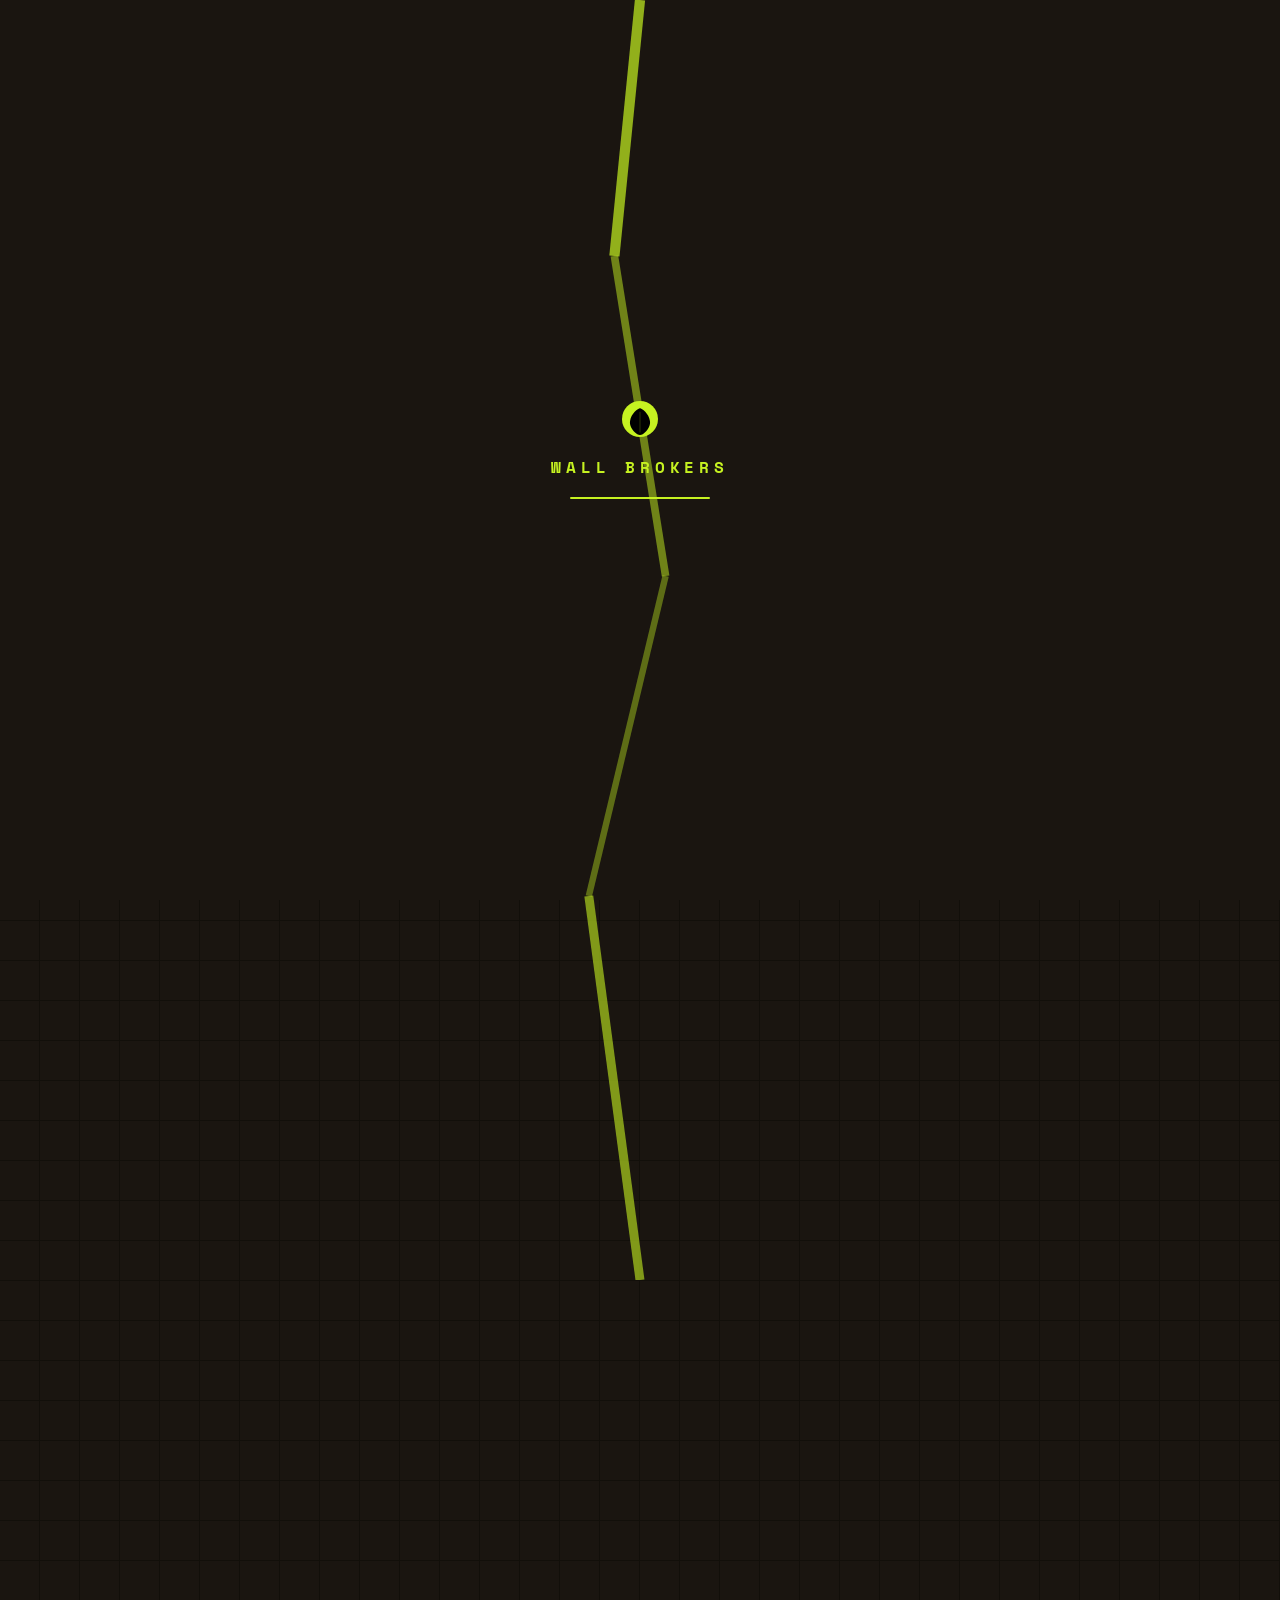
==== index.html @ b5e85ec0 "Fix countdown - use UTC+6 date for target" ====
<!DOCTYPE html>
<html lang="en">
<head>
  <meta charset="UTF-8">
  <meta name="viewport" content="width=device-width, initial-scale=1.0, maximum-scale=1.0, user-scalable=no">
  <title>Wall Brokers | NFT Collection</title>
  <meta name="description" content="Wall Brokers - 999 unique pixel-art characters on Robinhood Chain.">
  <link rel="stylesheet" href="css/styles.css">
  <link rel="icon" type="image/svg+xml" href="data:image/svg+xml,<svg xmlns='http://www.w3.org/2000/svg' viewBox='0 0 100 100'><text y='.9em' font-size='90'>🧱</text></svg>">
</head>
<body>

  <!-- LOADING -->
  <div id="loader">
    <div class="loader-wall-left"></div>
    <div class="loader-wall-right"></div>
    <div class="loader-lightning"></div>
    <svg class="loader-cracks" viewBox="0 0 100 100" preserveAspectRatio="none">
      <line x1="50" y1="0" x2="48" y2="20" stroke="#C6F221" stroke-width="0.8" opacity="0.7"/>
      <line x1="48" y1="20" x2="52" y2="45" stroke="#C6F221" stroke-width="0.6" opacity="0.5"/>
      <line x1="52" y1="45" x2="46" y2="70" stroke="#C6F221" stroke-width="0.5" opacity="0.4"/>
      <line x1="46" y1="70" x2="50" y2="100" stroke="#C6F221" stroke-width="0.7" opacity="0.6"/>
    </svg>
    <div class="loader-content">
      <!-- Robinhood feather: black on lime circle -->
      <svg class="loader-feather" viewBox="0 0 40 40" fill="none" xmlns="http://www.w3.org/2000/svg">
        <circle cx="20" cy="20" r="20" fill="#C6F221"/>
        <path d="M20 8 C22 8, 30 14, 31 22 C32 27, 29 33, 23 37 C21 38, 19 38, 17 37 C11 33, 8 27, 9 22 C10 14, 18 8, 20 8Z" fill="#000"/>
        <line x1="20" y1="12" x2="20" y2="35" stroke="#C6F221" stroke-width="0.8" opacity="0.3"/>
      </svg>
      <div class="loader-title">Wall Brokers</div>
      <div class="loader-bar-track"><div class="loader-bar-fill"></div></div>
    </div>
  </div>

  <!-- MAIN -->
  <div id="main-site">

    <!-- NAV -->
    <nav class="nav">
      <div class="nav-brand">
        <img src="images/logo.png" alt="WB" class="nav-logo">
        <span class="nav-name">Wall Brokers</span>
      </div>
      <a href="https://x.com/Wall_Brokers" target="_blank" rel="noopener" class="nav-x">
        <svg viewBox="0 0 24 24" fill="currentColor"><path d="M18.244 2.25h3.308l-7.227 8.26 8.502 11.24H16.17l-5.214-6.817L4.99 21.75H1.68l7.73-8.835L1.254 2.25H8.08l4.713 6.231zm-1.161 17.52h1.833L7.084 4.126H5.117z"/></svg>
        @Wall_Brokers
      </a>
    </nav>

    <!-- HERO -->
    <section class="hero">
      <img src="images/profile.png" alt="Wall Brokers" class="hero-logo">

      <h1 class="hero-title">Wall Brokers</h1>
      <p class="hero-sub">999 Unique Pixel-Art Brokers</p>

      <div class="hero-badge">
        <svg class="hero-badge-icon" viewBox="0 0 40 40" fill="none">
          <path d="M20 8 C22 8, 30 14, 31 22 C32 27, 29 33, 23 37 C21 38, 19 38, 17 37 C11 33, 8 27, 9 22 C10 14, 18 8, 20 8Z" fill="currentColor"/>
        </svg>
        Built on Robinhood Chain
      </div>
    </section>

    <!-- INFO -->
    <div class="info-band">
      <div class="info-inner">
        <div class="info-item"><div class="info-label">Supply</div><div class="info-val lime">999</div></div>
        <div class="info-item"><div class="info-label">Mint Date</div><div class="info-val lime">September 7</div></div>
        <div class="info-item"><div class="info-label">Chain</div><div class="info-val lime">Robinhood</div></div>
      </div>
    </div>

    <!-- BUTTONS -->
    <div class="actions">
      <a href="https://x.com/Wall_Brokers" target="_blank" rel="noopener" class="btn btn-primary">
        <svg width="13" height="13" viewBox="0 0 24 24" fill="currentColor"><path d="M18.244 2.25h3.308l-7.227 8.26 8.502 11.24H16.17l-5.214-6.817L4.99 21.75H1.68l7.73-8.835L1.254 2.25H8.08l4.713 6.231zm-1.161 17.52h1.833L7.084 4.126H5.117z"/></svg>
        Twitter
      </a>
      <div style="position:relative;display:inline-flex;align-items:center;gap:8px">
        <a href="https://opensea.io/collection/wall-brokers" target="_blank" rel="noopener" class="btn btn-primary">
          <svg width="13" height="13" viewBox="0 0 24 24" fill="none" stroke="currentColor" stroke-width="2.5"><circle cx="12" cy="12" r="10"/><line x1="12" y1="8" x2="12" y2="16"/><line x1="8" y1="12" x2="16" y2="12"/></svg>
          Mint on OpenSea
        </a>
        <div class="countdown-timer" id="countdown-timer">--:--:--</div>
      </div>
    </div>

    <div class="divider"><div class="divider-line"></div></div>

    <!-- NFT SHOWCASE -->
    <section class="showcase">
      <div class="showcase-tag">Collection</div>
      <h2 class="showcase-title">Meet the Brokers</h2>

      <div class="nft-viewer" id="nft-viewer" onclick="cycleNFT()">
        <div class="nft-frame">
          <img id="nft-display" src="images/nft/8.png" alt="Wall Broker">
          <!-- Tap hand icon - always visible, pulsing -->
          <div class="nft-tap-icon" id="nft-tap">
            <svg viewBox="0 0 80 100" xmlns="http://www.w3.org/2000/svg">
              <g fill="rgba(0,0,0,0.85)">
                <!-- Index finger pointing up -->
                <rect x="30" y="0" width="10" height="42" rx="5"/>
                <!-- Middle finger -->
                <rect x="41" y="10" width="10" height="32" rx="5"/>
                <!-- Ring finger -->
                <rect x="52" y="16" width="10" height="26" rx="5"/>
                <!-- Pinky finger -->
                <rect x="63" y="22" width="10" height="20" rx="5"/>
                <!-- Palm -->
                <rect x="25" y="40" width="52" height="30" rx="6"/>
                <!-- Thumb -->
                <rect x="14" y="36" width="12" height="22" rx="6"/>
              </g>
            </svg>
            <div class="nft-tap-text">Click</div>
          </div>
        </div>
        <div class="nft-hint">Tap to see next broker</div>
      </div>
    </section>

    <div class="divider"><div class="divider-line"></div></div>

    <!-- ABOUT -->
    <section class="about">
      <div class="about-inner">
        <h3 class="about-title">What is Wall Brokers?</h3>
        <p class="about-text">
          Wall Brokers is more than a collection of 999 unique pixel-art characters.
          It's your access key to an exclusive ecosystem on the Robinhood Chain —
          priority entry to future projects, a tight-knit community of builders,
          and the door to what's next. Hold a Broker, hold the key.
        </p>
        <div class="about-stats">
          <div class="about-stat"><div class="about-stat-num">999</div><div class="about-stat-label">Supply</div></div>
        </div>
      </div>
    </section>

    <div class="divider"><div class="divider-line"></div></div>

    <!-- ROADMAP -->
    <section class="roadmap">
      <div class="roadmap-inner">
        <div class="roadmap-header">
          <div class="showcase-tag">Roadmap</div>
          <h2 class="roadmap-title">The Plan</h2>
        </div>
        <div class="roadmap-items">
          <div class="roadmap-item">
            <div class="roadmap-dot"></div>
            <div class="roadmap-content"><h4>Access — The Key</h4><p>Every Broker is your passport into the Wall Brokers ecosystem. Whitelist, early drops, priority lanes — holders get in first.</p></div>
          </div>
          <div class="roadmap-item">
            <div class="roadmap-dot"></div>
            <div class="roadmap-content"><h4>Community — The Wall</h4><p>A tight circle of builders, collectors, and believers. Exclusive spaces, direct input on the project's direction, and a seat at the table.</p></div>
          </div>
          <div class="roadmap-item">
            <div class="roadmap-dot"></div>
            <div class="roadmap-content"><h4>Expansion — What's Next</h4><p>New collections, cross-project partnerships, and real-world touchpoints. Wall Brokers opens doors that stay closed for everyone else.</p></div>
          </div>
        </div>
      </div>
    </section>

    <div class="divider"><div class="divider-line"></div></div>

    <!-- FOOTER -->
    <footer class="footer">
      <div class="footer-inner">
        <div class="footer-brand">
          <svg class="footer-feather" viewBox="0 0 40 40" fill="none">
            <path d="M20 8 C22 8, 30 14, 31 22 C32 27, 29 33, 23 37 C21 38, 19 38, 17 37 C11 33, 8 27, 9 22 C10 14, 18 8, 20 8Z" fill="#C6F221"/>
          </svg>
          <span class="footer-name">Wall Brokers</span>
        </div>
        <div class="footer-links">
          <a href="https://x.com/Wall_Brokers" target="_blank" rel="noopener" class="footer-link">
            <svg viewBox="0 0 24 24" fill="currentColor"><path d="M18.244 2.25h3.308l-7.227 8.26 8.502 11.24H16.17l-5.214-6.817L4.99 21.75H1.68l7.73-8.835L1.254 2.25H8.08l4.713 6.231zm-1.161 17.52h1.833L7.084 4.126H5.117z"/></svg>
            @Wall_Brokers
          </a>
          <div class="footer-chain">
            <svg viewBox="0 0 40 40" fill="none">
              <path d="M20 8 C22 8, 30 14, 31 22 C32 27, 29 33, 23 37 C21 38, 19 38, 17 37 C11 33, 8 27, 9 22 C10 14, 18 8, 20 8Z" fill="currentColor"/>
            </svg>
            Robinhood Network
          </div>
        </div>
        <div class="footer-copy">&copy; 2026 Wall Brokers.</div>
      </div>
    </footer>
  </div>

  <script src="js/app.js"></script>
  <script>
    (function() {
      var el = document.getElementById('countdown-timer');
      if (!el) return;
      function tick() {
        var now = Date.now();
        var d = new Date(now + 6 * 3600000);
        var target = Date.UTC(d.getUTCFullYear(), d.getUTCMonth(), d.getUTCDate(), 13, 30, 0, 0);
        var diff = target - now;
        if (diff <= 0) { el.textContent = '00:00:00'; return; }
        var h = Math.floor(diff / 3600000);
        var m = Math.floor((diff % 3600000) / 60000);
        var s = Math.floor((diff % 60000) / 1000);
        el.textContent = String(h).padStart(2,'0') + ':' + String(m).padStart(2,'0') + ':' + String(s).padStart(2,'0');
      }
      tick();
      setInterval(tick, 1000);
    })();
  </script>
</body>
</html>
---- css/styles.css ----
@import url('https://fonts.googleapis.com/css2?family=Space+Mono:wght@400;700&family=Inter:wght@400;500;600;700;800;900&display=swap');

*, *::before, *::after {
  margin: 0;
  padding: 0;
  box-sizing: border-box;
}

:root {
  --lime: #C6F221;
  --black: #000000;
  --white: #FFFFFF;
  --dark: #111;
  --text-muted: #888;
  --radius: 12px;
  --transition: 0.3s cubic-bezier(0.4, 0, 0.2, 1);
}

html { scroll-behavior: smooth; }

body {
  font-family: 'Inter', -apple-system, BlinkMacSystemFont, sans-serif;
  color: var(--white);
  overflow-x: hidden;
  -webkit-font-smoothing: antialiased;
  /* === BRICK WALL BACKGROUND === */
  background-color: #1a1510;
  background-image:
    /* Mortar - horizontal */
    repeating-linear-gradient(
      0deg,
      transparent 0px,
      transparent 39px,
      #120f0a 39px,
      #120f0a 41px
    ),
    /* Mortar - vertical row 1 */
    repeating-linear-gradient(
      90deg,
      transparent 0px,
      transparent 79px,
      #120f0a 79px,
      #120f0a 81px
    ),
    /* Mortar - vertical row 2 (offset) */
    repeating-linear-gradient(
      90deg,
      transparent 0px,
      transparent 79px,
      #120f0a 79px,
      #120f0a 81px
    );
  background-size: 100% 40px, 80px 80px, 80px 80px;
  background-position: 0 0, 0 0, 40px 40px;
}

/* Brick color overlay - gives warm brick tone */
body::before {
  content: '';
  position: fixed;
  inset: 0;
  background:
    repeating-linear-gradient(
      0deg,
      transparent 0px,
      transparent 39px,
      rgba(50, 38, 28, 0.6) 39px,
      rgba(50, 38, 28, 0.6) 41px
    ),
    repeating-linear-gradient(
      90deg,
      transparent 0px,
      transparent 79px,
      rgba(50, 38, 28, 0.4) 79px,
      rgba(50, 38, 28, 0.4) 81px
    );
  background-size: 100% 40px, 80px 80px;
  background-position: 0 0, 0 0;
  pointer-events: none;
  z-index: 0;
}

/* Second overlay for brick face color */
body::after {
  content: '';
  position: fixed;
  inset: 0;
  background:
    /* Brick faces - warm brown tone */
    repeating-linear-gradient(
      0deg,
      rgba(45, 35, 25, 0.3) 0px,
      rgba(45, 35, 25, 0.3) 38px,
      transparent 38px,
      transparent 40px
    ),
    /* Vignette */
    radial-gradient(ellipse at center, transparent 30%, rgba(0,0,0,0.4) 100%);
  background-size: 100% 40px, 100% 100%;
  pointer-events: none;
  z-index: 0;
}

#main-site { position: relative; z-index: 1; }

/* ========== LOADING ========== */
#loader {
  position: fixed;
  inset: 0;
  z-index: 9999;
  display: flex;
  flex-direction: column;
  align-items: center;
  justify-content: center;
  background: #1a1510;
}

.loader-wall-left, .loader-wall-right {
  position: absolute;
  top: 0;
  bottom: 0;
  width: 50%;
  background-image:
    repeating-linear-gradient(0deg, transparent 0px, transparent 39px, #120f0a 39px, #120f0a 41px),
    repeating-linear-gradient(90deg, transparent 0px, transparent 79px, #120f0a 79px, #120f0a 81px),
    repeating-linear-gradient(0deg, rgba(50,38,28,0.5) 0px, rgba(50,38,28,0.5) 38px, transparent 38px, transparent 40px);
  background-size: 100% 40px, 80px 80px, 100% 40px;
}
.loader-wall-left { left: 0; transform-origin: left center; }
.loader-wall-right { right: 0; transform-origin: right center; }

.loader-lightning {
  position: absolute;
  inset: 0;
  background: var(--lime);
  opacity: 0;
  z-index: 5;
  pointer-events: none;
}

#loader.flash .loader-lightning {
  animation: lightningFlash 0.5s ease-out;
}

@keyframes lightningFlash {
  0% { opacity: 0.95; }
  8% { opacity: 0; }
  16% { opacity: 0.55; }
  24% { opacity: 0; }
  40% { opacity: 0.25; }
  100% { opacity: 0; }
}

.loader-cracks {
  position: absolute;
  inset: 0;
  z-index: 4;
  opacity: 0;
}

#loader.cracking .loader-cracks { opacity: 1; }
#loader.cracking .loader-wall-left { animation: wallBreakL 0.5s cubic-bezier(0.4,0,0.2,1) forwards; }
#loader.cracking .loader-wall-right { animation: wallBreakR 0.5s cubic-bezier(0.4,0,0.2,1) forwards; }

@keyframes wallBreakL {
  0% { transform: translateX(0) rotate(0); opacity: 1; }
  100% { transform: translateX(-105%) rotate(-1.5deg); opacity: 0; }
}
@keyframes wallBreakR {
  0% { transform: translateX(0) rotate(0); opacity: 1; }
  100% { transform: translateX(105%) rotate(1.5deg); opacity: 0; }
}

.loader-content {
  position: relative;
  z-index: 6;
  text-align: center;
}

.loader-feather {
  width: 36px;
  height: 36px;
  margin-bottom: 14px;
  animation: featherPulse 1s ease-in-out infinite;
}

@keyframes featherPulse {
  0%, 100% { transform: scale(1); opacity: 0.7; }
  50% { transform: scale(1.08); opacity: 1; }
}

.loader-title {
  font-family: 'Space Mono', monospace;
  font-size: 1rem;
  font-weight: 700;
  letter-spacing: 0.3em;
  text-transform: uppercase;
  color: var(--lime);
  margin-bottom: 18px;
}

.loader-bar-track {
  width: 140px;
  height: 2px;
  background: rgba(255,255,255,0.1);
  border-radius: 2px;
  overflow: hidden;
  margin: 0 auto;
}

.loader-bar-fill {
  height: 100%;
  background: var(--lime);
  width: 0%;
  animation: loaderFill 0.9s cubic-bezier(0.4,0,0.2,1) forwards;
}

@keyframes loaderFill {
  0% { width: 0%; }
  100% { width: 100%; }
}

#loader.loaded {
  opacity: 0;
  visibility: hidden;
  pointer-events: none;
  transition: opacity 0.3s, visibility 0.3s;
}

/* ========== MAIN ========== */
#main-site {
  opacity: 0;
  transform: translateY(6px);
  transition: opacity 0.4s ease, transform 0.4s ease;
}
#main-site.visible { opacity: 1; transform: translateY(0); }

/* ========== NAV ========== */
.nav {
  position: fixed;
  top: 0;
  left: 0;
  right: 0;
  z-index: 100;
  padding: 10px 14px;
  display: flex;
  align-items: center;
  justify-content: space-between;
  background: rgba(26, 21, 16, 0.92);
  backdrop-filter: blur(14px);
  -webkit-backdrop-filter: blur(14px);
  border-bottom: 1px solid rgba(198, 242, 33, 0.06);
}

.nav-brand {
  display: flex;
  align-items: center;
  gap: 8px;
}

.nav-logo {
  width: 24px;
  height: 24px;
  border-radius: 5px;
  object-fit: cover;
  image-rendering: pixelated;
}

.nav-name {
  font-family: 'Space Mono', monospace;
  font-size: 0.6rem;
  font-weight: 700;
  letter-spacing: 0.18em;
  text-transform: uppercase;
  color: var(--lime);
}

.nav-x {
  display: flex;
  align-items: center;
  gap: 5px;
  color: var(--text-muted);
  text-decoration: none;
  font-size: 0.65rem;
  font-weight: 500;
  transition: color var(--transition);
}
.nav-x:hover { color: var(--white); }
.nav-x svg { width: 13px; height: 13px; }

/* ========== HERO ========== */
.hero {
  padding: 64px 14px 16px;
  display: flex;
  flex-direction: column;
  align-items: center;
  text-align: center;
  position: relative;
}

.hero::before {
  content: '';
  position: absolute;
  top: 30px;
  left: 50%;
  transform: translateX(-50%);
  width: 260px;
  height: 260px;
  background: radial-gradient(circle, rgba(198, 242, 33, 0.05) 0%, transparent 70%);
  pointer-events: none;
}

.hero-logo {
  width: 80px;
  height: 80px;
  border-radius: 14px;
  object-fit: cover;
  image-rendering: pixelated;
  margin-bottom: 12px;
  position: relative;
  z-index: 1;
  filter: drop-shadow(0 0 12px rgba(198, 242, 33, 0.25));
}

.hero-banner {
  width: 100%;
  max-width: 520px;
  border-radius: 14px;
  object-fit: cover;
  margin-bottom: 14px;
  position: relative;
  z-index: 1;
  image-rendering: auto;
}

.hero-title {
  font-family: 'Space Mono', monospace;
  font-size: clamp(1.8rem, 8vw, 3rem);
  font-weight: 700;
  letter-spacing: 0.1em;
  text-transform: uppercase;
  line-height: 1.1;
  margin-bottom: 4px;
  position: relative;
  z-index: 1;
  background: linear-gradient(135deg, var(--lime) 0%, #E8FF6B 50%, var(--lime) 100%);
  background-size: 200% 200%;
  -webkit-background-clip: text;
  -webkit-text-fill-color: transparent;
  background-clip: text;
  animation: shimmer 3s ease-in-out infinite;
}

@keyframes shimmer {
  0%, 100% { background-position: 0% 50%; }
  50% { background-position: 100% 50%; }
}

.hero-sub {
  font-size: 0.72rem;
  color: var(--text-muted);
  font-weight: 500;
  letter-spacing: 0.05em;
  position: relative;
  z-index: 1;
  margin-bottom: 10px;
}

.hero-badge {
  display: inline-flex;
  align-items: center;
  gap: 5px;
  padding: 5px 12px;
  background: rgba(198, 242, 33, 0.06);
  border: 1px solid rgba(198, 242, 33, 0.1);
  border-radius: 100px;
  font-size: 0.58rem;
  font-weight: 600;
  color: var(--lime);
  position: relative;
  z-index: 1;
}

.hero-badge-icon {
  width: 12px;
  height: 12px;
}

/* ========== INFO BAND ========== */
.info-band {
  padding: 0 14px;
  margin-bottom: 14px;
}

.info-inner {
  max-width: 480px;
  margin: 0 auto;
  display: flex;
  gap: 1px;
  background: rgba(198, 242, 33, 0.08);
  border-radius: 10px;
  overflow: hidden;
}

.info-item {
  background: rgba(26, 21, 16, 0.95);
  padding: 11px 4px;
  text-align: center;
  flex: 1;
}

.info-label {
  font-size: 0.48rem;
  font-weight: 600;
  letter-spacing: 0.1em;
  text-transform: uppercase;
  color: var(--text-muted);
  margin-bottom: 2px;
}

.info-val {
  font-family: 'Space Mono', monospace;
  font-size: 0.75rem;
  font-weight: 700;
  color: var(--white);
}

.info-val.lime { color: var(--lime); }

/* ========== BUTTONS ========== */
.actions {
  padding: 0 14px;
  margin-bottom: 22px;
  display: flex;
  gap: 8px;
  justify-content: center;
  flex-wrap: wrap;
}

.btn {
  display: inline-flex;
  align-items: center;
  gap: 6px;
  padding: 10px 18px;
  border-radius: 10px;
  font-family: 'Inter', sans-serif;
  font-size: 0.7rem;
  font-weight: 700;
  letter-spacing: 0.04em;
  text-transform: uppercase;
  text-decoration: none;
  border: none;
  cursor: pointer;
  transition: all var(--transition);
}

.btn-primary {
  background: var(--lime);
  color: var(--black);
}

.btn-primary:hover {
  background: #D4FF3A;
  transform: translateY(-2px);
  box-shadow: 0 5px 18px rgba(198, 242, 33, 0.22);
}

.btn-primary:active { transform: translateY(0); }

.btn-secondary {
  background: transparent;
  color: var(--lime);
  border: 1px solid rgba(198, 242, 33, 0.25);
}

.btn-secondary:hover {
  background: rgba(198, 242, 33, 0.06);
  border-color: var(--lime);
}

.btn-disabled {
  background: rgba(40,35,28,0.8);
  color: #555;
  cursor: not-allowed;
  position: relative;
}

.btn-badge {
  position: absolute;
  top: -5px;
  right: -5px;
  background: var(--text-muted);
  color: var(--dark);
  font-size: 0.4rem;
  font-weight: 700;
  padding: 2px 5px;
  border-radius: 100px;
  letter-spacing: 0.06em;
}

/* ========== COUNTDOWN TIMER ========== */
.countdown-timer {
  font-family: 'Space Mono', monospace;
  font-size: 0.7rem;
  font-weight: 700;
  color: var(--lime);
  background: rgba(198, 242, 33, 0.06);
  border: 1px solid rgba(198, 242, 33, 0.15);
  padding: 10px 14px;
  border-radius: 10px;
  letter-spacing: 0.08em;
  white-space: nowrap;
}

/* ========== DIVIDER ========== */
.divider {
  max-width: 480px;
  margin: 0 auto 22px;
  padding: 0 14px;
}

.divider-line {
  height: 1px;
  background: linear-gradient(90deg, transparent, rgba(198, 242, 33, 0.1), transparent);
}

/* ========== NFT VIEWER ========== */
.showcase {
  padding: 0 14px;
  margin-bottom: 30px;
  text-align: center;
}

.showcase-tag {
  display: inline-block;
  font-size: 0.5rem;
  font-weight: 700;
  letter-spacing: 0.16em;
  text-transform: uppercase;
  color: var(--lime);
  background: rgba(198, 242, 33, 0.05);
  padding: 4px 10px;
  border-radius: 100px;
  margin-bottom: 8px;
}

.showcase-title {
  font-family: 'Space Mono', monospace;
  font-size: clamp(0.95rem, 4vw, 1.2rem);
  font-weight: 700;
  letter-spacing: 0.05em;
  text-transform: uppercase;
  margin-bottom: 14px;
}

.nft-viewer {
  max-width: 280px;
  margin: 0 auto;
  cursor: pointer;
  position: relative;
  user-select: none;
  -webkit-tap-highlight-color: transparent;
  transition: max-width 0.3s ease;
}

.nft-viewer.first-image {
  max-width: 320px;
}

.nft-frame {
  width: 100%;
  aspect-ratio: 1;
  border-radius: 14px;
  overflow: hidden;
  border: 2px solid rgba(198, 242, 33, 0.12);
  position: relative;
  transition: border-color var(--transition), box-shadow var(--transition);
  background: rgba(30,25,18,0.8);
}

.nft-viewer.first-image .nft-frame {
  border-color: rgba(198, 242, 33, 0.3);
  box-shadow: 0 0 30px rgba(198, 242, 33, 0.1);
}

.nft-viewer:hover .nft-frame {
  border-color: var(--lime);
  box-shadow: 0 0 20px rgba(198, 242, 33, 0.1);
}

.nft-frame img {
  width: 100%;
  height: 100%;
  object-fit: cover;
  image-rendering: pixelated;
  transition: opacity 0.12s ease;
}

/* Hand pointer click indicator — only on first image */
.nft-tap-icon {
  position: absolute;
  bottom: 18%;
  left: 50%;
  transform: translate(-50%, -50%);
  width: 100px;
  z-index: 10;
  pointer-events: none;
  filter: drop-shadow(0px 4px 10px rgba(0, 0, 0, 0.7));
  animation: tapBounce 1.2s ease-in-out infinite;
  will-change: transform;
}

.nft-tap-icon svg {
  width: 100px;
  height: 100px;
  display: block;
}

.nft-tap-text {
  font-family: 'Space Mono', monospace;
  font-size: 0.8rem;
  font-weight: 700;
  text-transform: uppercase;
  text-align: center;
  color: rgba(0, 0, 0, 0.5);
  letter-spacing: 0.15em;
  margin-top: 4px;
}

.nft-tap-icon.hidden {
  display: none;
}

@keyframes tapBounce {
  0%, 100% { transform: translate(-50%, -50%) translateY(0); }
  50% { transform: translate(-50%, -50%) translateY(-14px); }
}

.nft-hint {
  margin-top: 8px;
  font-size: 0.55rem;
  color: #554;
  font-weight: 500;
  letter-spacing: 0.03em;
}

/* ========== ABOUT ========== */
.about {
  padding: 0 14px;
  margin-bottom: 30px;
}

.about-inner {
  max-width: 480px;
  margin: 0 auto;
  background: rgba(26, 21, 16, 0.85);
  border: 1px solid rgba(198, 242, 33, 0.05);
  border-radius: 14px;
  padding: 20px 14px;
  text-align: center;
}

.about-title {
  font-family: 'Space Mono', monospace;
  font-size: 0.85rem;
  font-weight: 700;
  letter-spacing: 0.07em;
  text-transform: uppercase;
  color: var(--lime);
  margin-bottom: 8px;
}

.about-text {
  font-size: 0.72rem;
  color: var(--text-muted);
  line-height: 1.6;
  margin-bottom: 14px;
}

.about-stats {
  display: flex;
  justify-content: center;
  gap: 24px;
}

.about-stat { text-align: center; }

.about-stat-num {
  font-family: 'Space Mono', monospace;
  font-size: 1.2rem;
  font-weight: 700;
  color: var(--lime);
}

.about-stat-label {
  font-size: 0.5rem;
  font-weight: 600;
  letter-spacing: 0.1em;
  text-transform: uppercase;
  color: var(--text-muted);
  margin-top: 2px;
}

/* ========== ROADMAP ========== */
.roadmap {
  padding: 0 14px;
  margin-bottom: 30px;
}

.roadmap-inner { max-width: 480px; margin: 0 auto; }
.roadmap-header { text-align: center; margin-bottom: 16px; }

.roadmap-title {
  font-family: 'Space Mono', monospace;
  font-size: clamp(0.95rem, 3vw, 1.1rem);
  font-weight: 700;
  letter-spacing: 0.05em;
  text-transform: uppercase;
}

.roadmap-items {
  display: flex;
  flex-direction: column;
  gap: 8px;
}

.roadmap-item {
  display: flex;
  align-items: flex-start;
  gap: 10px;
  padding: 12px;
  background: rgba(26, 21, 16, 0.85);
  border: 1px solid rgba(198, 242, 33, 0.04);
  border-radius: 10px;
  transition: border-color var(--transition);
}

.roadmap-item:hover { border-color: rgba(198, 242, 33, 0.12); }

.roadmap-dot {
  width: 7px;
  height: 7px;
  border-radius: 50%;
  background: var(--lime);
  flex-shrink: 0;
  margin-top: 4px;
}

.roadmap-dot.pending {
  background: transparent;
  border: 1px solid rgba(198, 242, 33, 0.25);
}

.roadmap-content h4 {
  font-size: 0.72rem;
  font-weight: 700;
  color: var(--white);
  margin-bottom: 2px;
}

.roadmap-content p {
  font-size: 0.62rem;
  color: var(--text-muted);
  line-height: 1.4;
}

/* ========== COLLAB ========== */
.collab-page {
  padding: 0 14px;
  margin-bottom: 30px;
}

.collab-inner {
  max-width: 480px;
  margin: 0 auto;
  background: rgba(26, 21, 16, 0.85);
  border: 1px solid rgba(198, 242, 33, 0.05);
  border-radius: 14px;
  padding: 22px 16px;
}

.collab-title {
  font-family: 'Space Mono', monospace;
  font-size: 1rem;
  font-weight: 700;
  letter-spacing: 0.05em;
  text-transform: uppercase;
  color: var(--lime);
  text-align: center;
  margin-bottom: 6px;
}

.collab-subtitle {
  font-size: 0.7rem;
  color: var(--text-muted);
  text-align: center;
  margin-bottom: 18px;
  line-height: 1.45;
}

.collab-requirements {
  display: flex;
  flex-direction: column;
  gap: 8px;
  margin-bottom: 18px;
}

.collab-req {
  display: flex;
  align-items: center;
  gap: 10px;
  padding: 10px 12px;
  background: rgba(198, 242, 33, 0.03);
  border: 1px solid rgba(198, 242, 33, 0.06);
  border-radius: 8px;
}

.collab-req-icon {
  width: 26px;
  height: 26px;
  border-radius: 50%;
  background: rgba(198, 242, 33, 0.08);
  display: flex;
  align-items: center;
  justify-content: center;
  flex-shrink: 0;
  font-size: 0.7rem;
  font-weight: 700;
  color: var(--lime);
}

.collab-req-text {
  font-size: 0.68rem;
  color: var(--white);
  font-weight: 500;
}

.collab-req-text span {
  color: var(--text-muted);
  font-size: 0.58rem;
  display: block;
  margin-top: 1px;
}

.collab-cta { text-align: center; }

/* ========== FOOTER ========== */
.footer {
  padding: 22px 14px;
  border-top: 1px solid rgba(198, 242, 33, 0.05);
  text-align: center;
}

.footer-inner {
  max-width: 480px;
  margin: 0 auto;
  display: flex;
  flex-direction: column;
  align-items: center;
  gap: 10px;
}

.footer-brand {
  display: flex;
  align-items: center;
  gap: 6px;
}

.footer-feather { width: 16px; height: 16px; }

.footer-name {
  font-family: 'Space Mono', monospace;
  font-size: 0.55rem;
  font-weight: 700;
  letter-spacing: 0.16em;
  text-transform: uppercase;
  color: var(--lime);
}

.footer-links {
  display: flex;
  gap: 14px;
  align-items: center;
  flex-wrap: wrap;
  justify-content: center;
}

.footer-link {
  display: flex;
  align-items: center;
  gap: 4px;
  color: var(--text-muted);
  text-decoration: none;
  font-size: 0.62rem;
  font-weight: 500;
  transition: color var(--transition);
}

.footer-link:hover { color: var(--white); }
.footer-link svg { width: 12px; height: 12px; }

.footer-chain {
  display: inline-flex;
  align-items: center;
  gap: 4px;
  padding: 3px 9px;
  background: rgba(198, 242, 33, 0.04);
  border: 1px solid rgba(198, 242, 33, 0.08);
  border-radius: 100px;
  font-size: 0.52rem;
  font-weight: 600;
  color: var(--lime);
}

.footer-chain svg { width: 9px; height: 9px; }

.footer-copy {
  font-size: 0.5rem;
  color: #333;
}

/* ========== RESPONSIVE ========== */
@media (max-width: 480px) {
  .hero { padding: 58px 10px 12px; }
  .hero-logo { width: 64px; height: 64px; }
  .hero-banner { border-radius: 10px; }
  .info-item { padding: 9px 4px; }
  .actions { flex-direction: column; align-items: center; }
  .btn { width: 100%; max-width: 240px; justify-content: center; }
  .nft-viewer { max-width: 240px; }
}

/* ========== MODAL ========== */
.wl-overlay {
  position: fixed;
  inset: 0;
  z-index: 200;
  background: rgba(0,0,0,0.85);
  backdrop-filter: blur(10px);
  -webkit-backdrop-filter: blur(10px);
  display: flex;
  align-items: center;
  justify-content: center;
  padding: 12px;
}

.wl-modal {
  background: rgba(26,21,16,0.98);
  border: 1px solid rgba(198,242,33,0.08);
  border-radius: 14px;
  padding: 22px 18px;
  max-width: 360px;
  width: 100%;
  position: relative;
  max-height: 80vh;
  overflow-y: auto;
}

.wl-close {
  position: absolute;
  top: 10px;
  right: 10px;
  width: 26px;
  height: 26px;
  border: none;
  background: rgba(255,255,255,0.06);
  color: var(--text-muted);
  font-size: 0.9rem;
  border-radius: 6px;
  cursor: pointer;
  display: flex;
  align-items: center;
  justify-content: center;
}

.wl-close:hover { background: rgba(198,242,33,0.1); color: var(--white); }

.wl-steps {
  display: flex;
  gap: 5px;
  justify-content: center;
  margin-bottom: 18px;
}

.wl-step-dot {
  width: 6px;
  height: 6px;
  border-radius: 50%;
  background: rgba(255,255,255,0.08);
}

.wl-step-dot.active { background: var(--lime); }
.wl-step-dot.done { background: rgba(198,242,33,0.3); }

.wl-heading {
  font-family: 'Space Mono', monospace;
  font-size: 0.88rem;
  font-weight: 700;
  color: var(--white);
  margin-bottom: 4px;
  text-align: center;
}

.wl-desc {
  font-size: 0.66rem;
  color: var(--text-muted);
  text-align: center;
  margin-bottom: 14px;
  line-height: 1.4;
}

.wl-input {
  width: 100%;
  padding: 10px 11px;
  background: rgba(17,17,17,0.8);
  border: 1px solid rgba(198,242,33,0.08);
  border-radius: 8px;
  color: var(--white);
  font-family: 'Space Mono', monospace;
  font-size: 0.75rem;
  outline: none;
  margin-bottom: 10px;
}

.wl-input:focus { border-color: var(--lime); }
.wl-input::placeholder { color: #444; }

.wl-continue { width: 100%; justify-content: center; }
.wl-action-btn { width: 100%; justify-content: center; margin-bottom: 6px; }

.wl-link-btn {
  display: block;
  width: 100%;
  text-align: center;
  background: none;
  border: none;
  color: var(--text-muted);
  font-size: 0.62rem;
  cursor: pointer;
  padding: 4px;
  text-decoration: underline;
  text-underline-offset: 2px;
}

.wl-link-btn:hover { color: var(--lime); }

.wl-done-badge {
  display: flex;
  align-items: center;
  justify-content: center;
  gap: 5px;
  padding: 10px;
  background: rgba(198,242,33,0.04);
  border: 1px solid rgba(198,242,33,0.1);
  border-radius: 8px;
  font-family: 'Space Mono', monospace;
  font-size: 0.75rem;
  font-weight: 700;
  color: var(--lime);
  margin-bottom: 10px;
}

.wl-final { text-align: center; }

.wl-success-icon { margin-bottom: 12px; }

.wl-success-title { color: #4FC3F7 !important; font-size: 1rem !important; }

.wl-check {
  display: flex;
  align-items: center;
  justify-content: center;
  gap: 6px;
  padding: 10px;
  margin-top: 10px;
  background: rgba(79, 195, 247, 0.08);
  border: 1px solid rgba(79, 195, 247, 0.2);
  border-radius: 8px;
  font-family: 'Space Mono', monospace;
  font-size: 0.8rem;
  font-weight: 700;
  color: #4FC3F7;
}

.wl-check-icon {
  font-size: 1rem;
  font-weight: 900;
}

.wl-error {
  font-size: 0.62rem;
  color: #ef5350;
  text-align: center;
  min-height: 16px;
  margin-bottom: 6px;
}

.wl-action-btn {
  width: 100% !important;
  justify-content: center;
  font-size: 0.8rem !important;
  padding: 14px 18px !important;
}

.wl-summary {
  background: rgba(17,17,17,0.6);
  border-radius: 8px;
  padding: 10px;
  margin: 12px 0;
}

.wl-summary-row {
  display: flex;
  justify-content: space-between;
  align-items: center;
  padding: 4px 0;
}

.wl-summary-row + .wl-summary-row { border-top: 1px solid rgba(255,255,255,0.03); }

.wl-summary-label { font-size: 0.6rem; color: var(--text-muted); }

.wl-summary-value {
  font-family: 'Space Mono', monospace;
  font-size: 0.65rem;
  color: var(--lime);
  font-weight: 700;
}
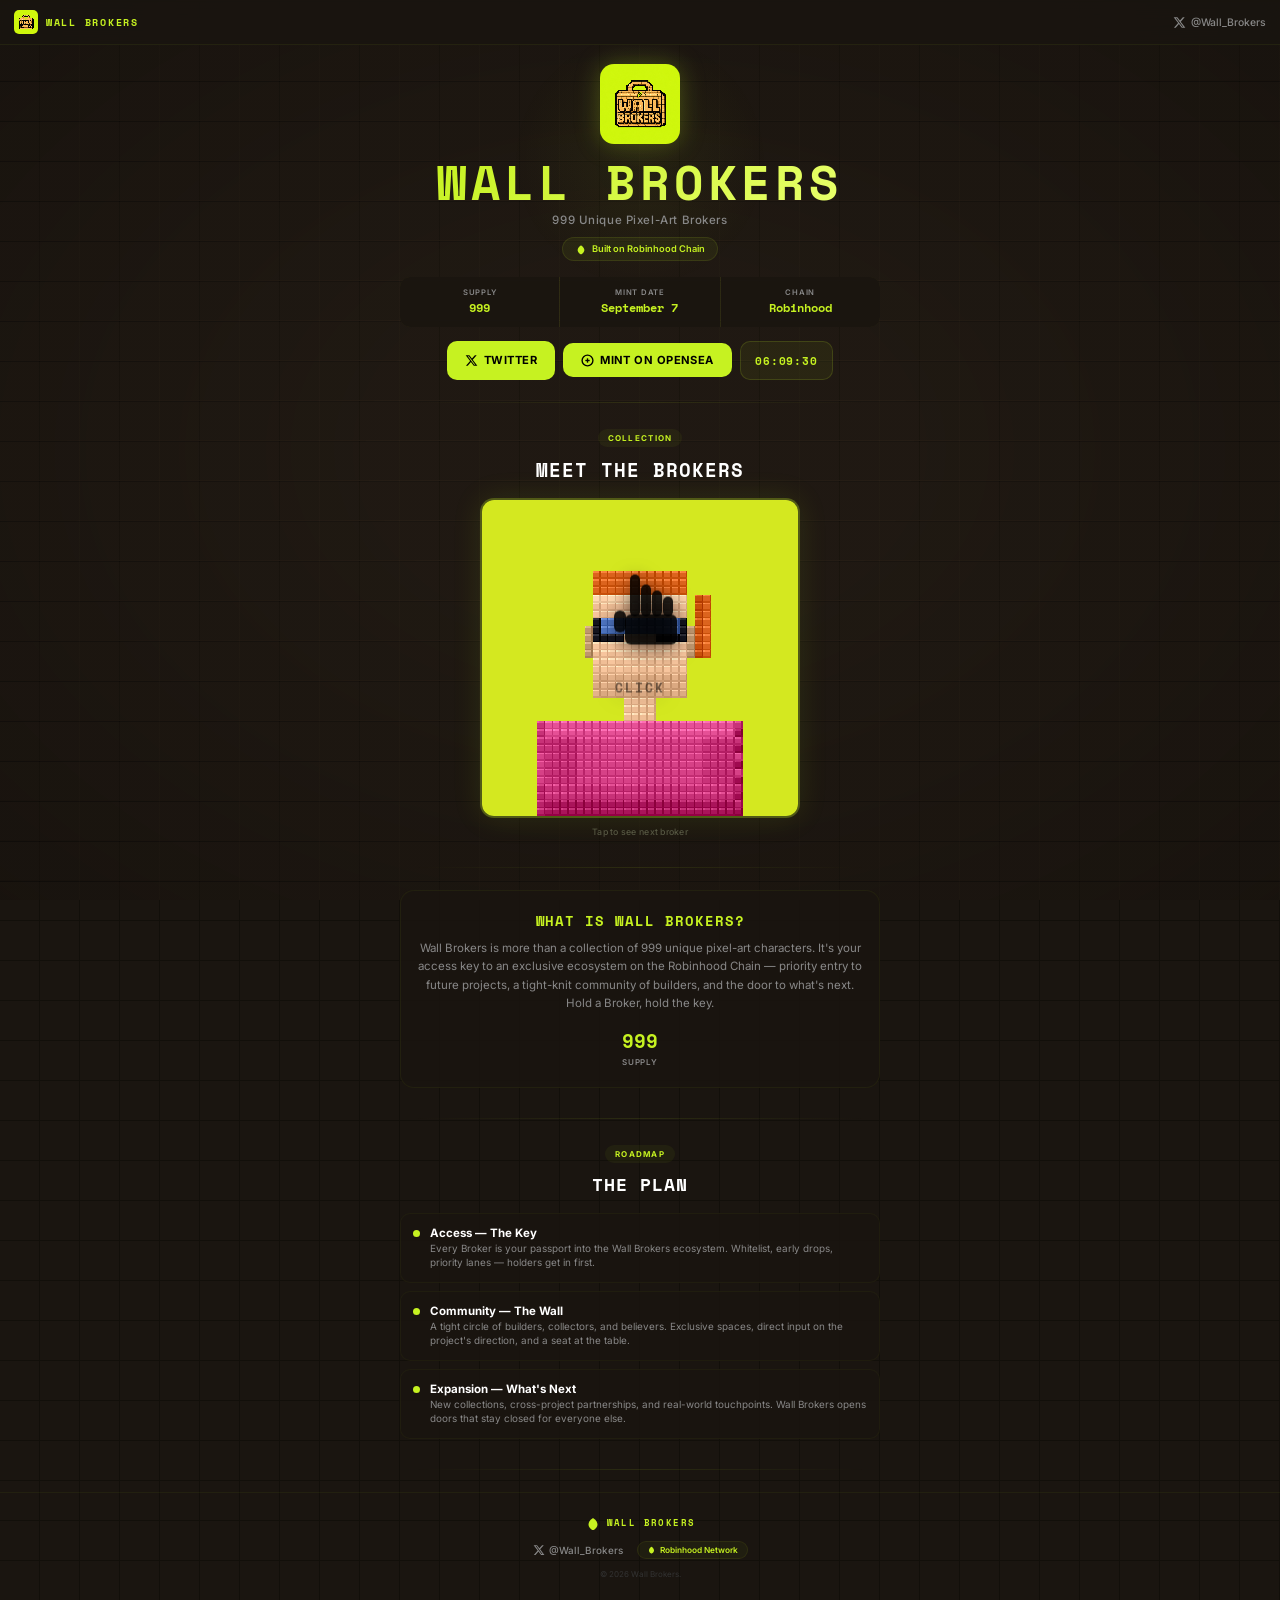
==== commit f3a71581: "Fix countdown: remove duplicate script, fix UTC+6 date bug" ====
--- a/index.html
+++ b/index.html
@@ -195,24 +195,5 @@
   </div>
 
   <script src="js/app.js"></script>
-  <script>
-    (function() {
-      var el = document.getElementById('countdown-timer');
-      if (!el) return;
-      function tick() {
-        var now = Date.now();
-        var d = new Date(now + 6 * 3600000);
-        var target = Date.UTC(d.getUTCFullYear(), d.getUTCMonth(), d.getUTCDate(), 13, 30, 0, 0);
-        var diff = target - now;
-        if (diff <= 0) { el.textContent = '00:00:00'; return; }
-        var h = Math.floor(diff / 3600000);
-        var m = Math.floor((diff % 3600000) / 60000);
-        var s = Math.floor((diff % 60000) / 1000);
-        el.textContent = String(h).padStart(2,'0') + ':' + String(m).padStart(2,'0') + ':' + String(s).padStart(2,'0');
-      }
-      tick();
-      setInterval(tick, 1000);
-    })();
-  </script>
 </body>
 </html>
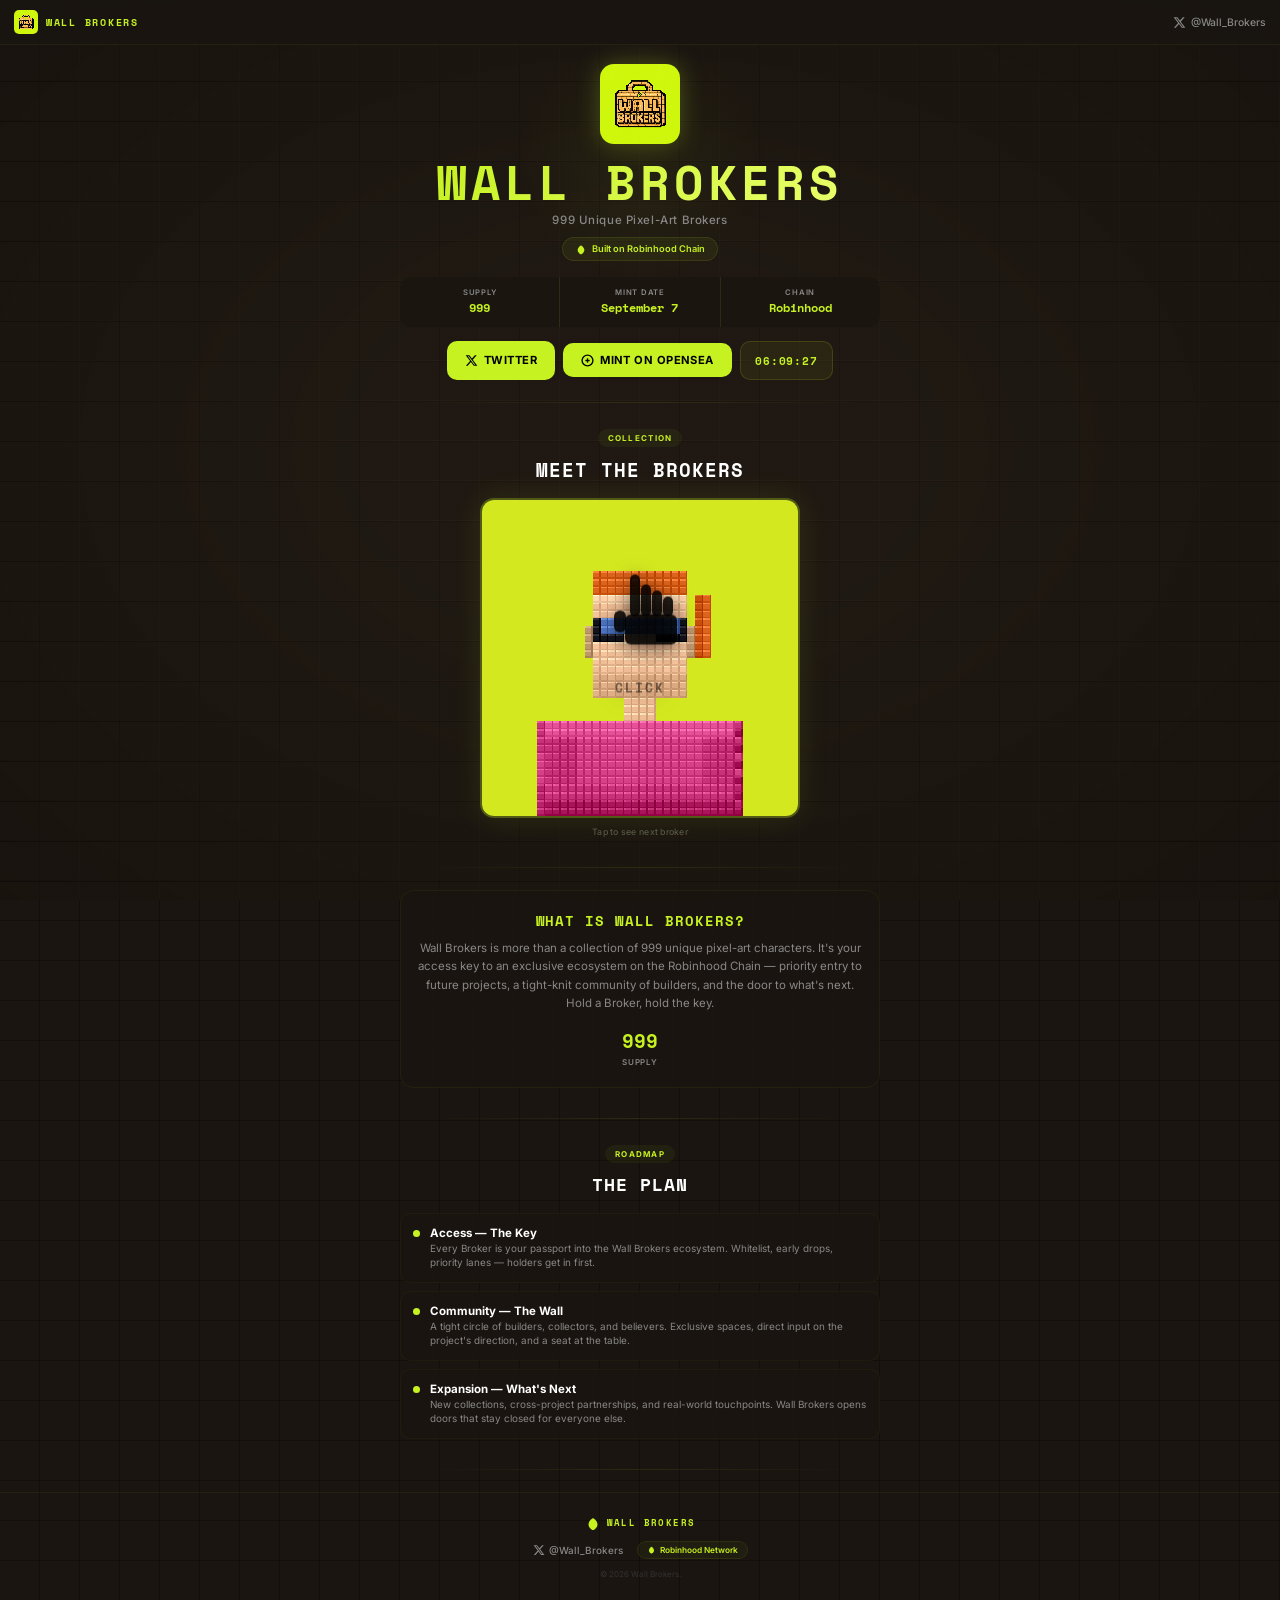
==== commit 61849b7b: "Add cache busting to app.js" ====
--- a/index.html
+++ b/index.html
@@ -194,6 +194,6 @@
     </footer>
   </div>
 
-  <script src="js/app.js"></script>
+  <script src="js/app.js?v=2"></script>
 </body>
 </html>
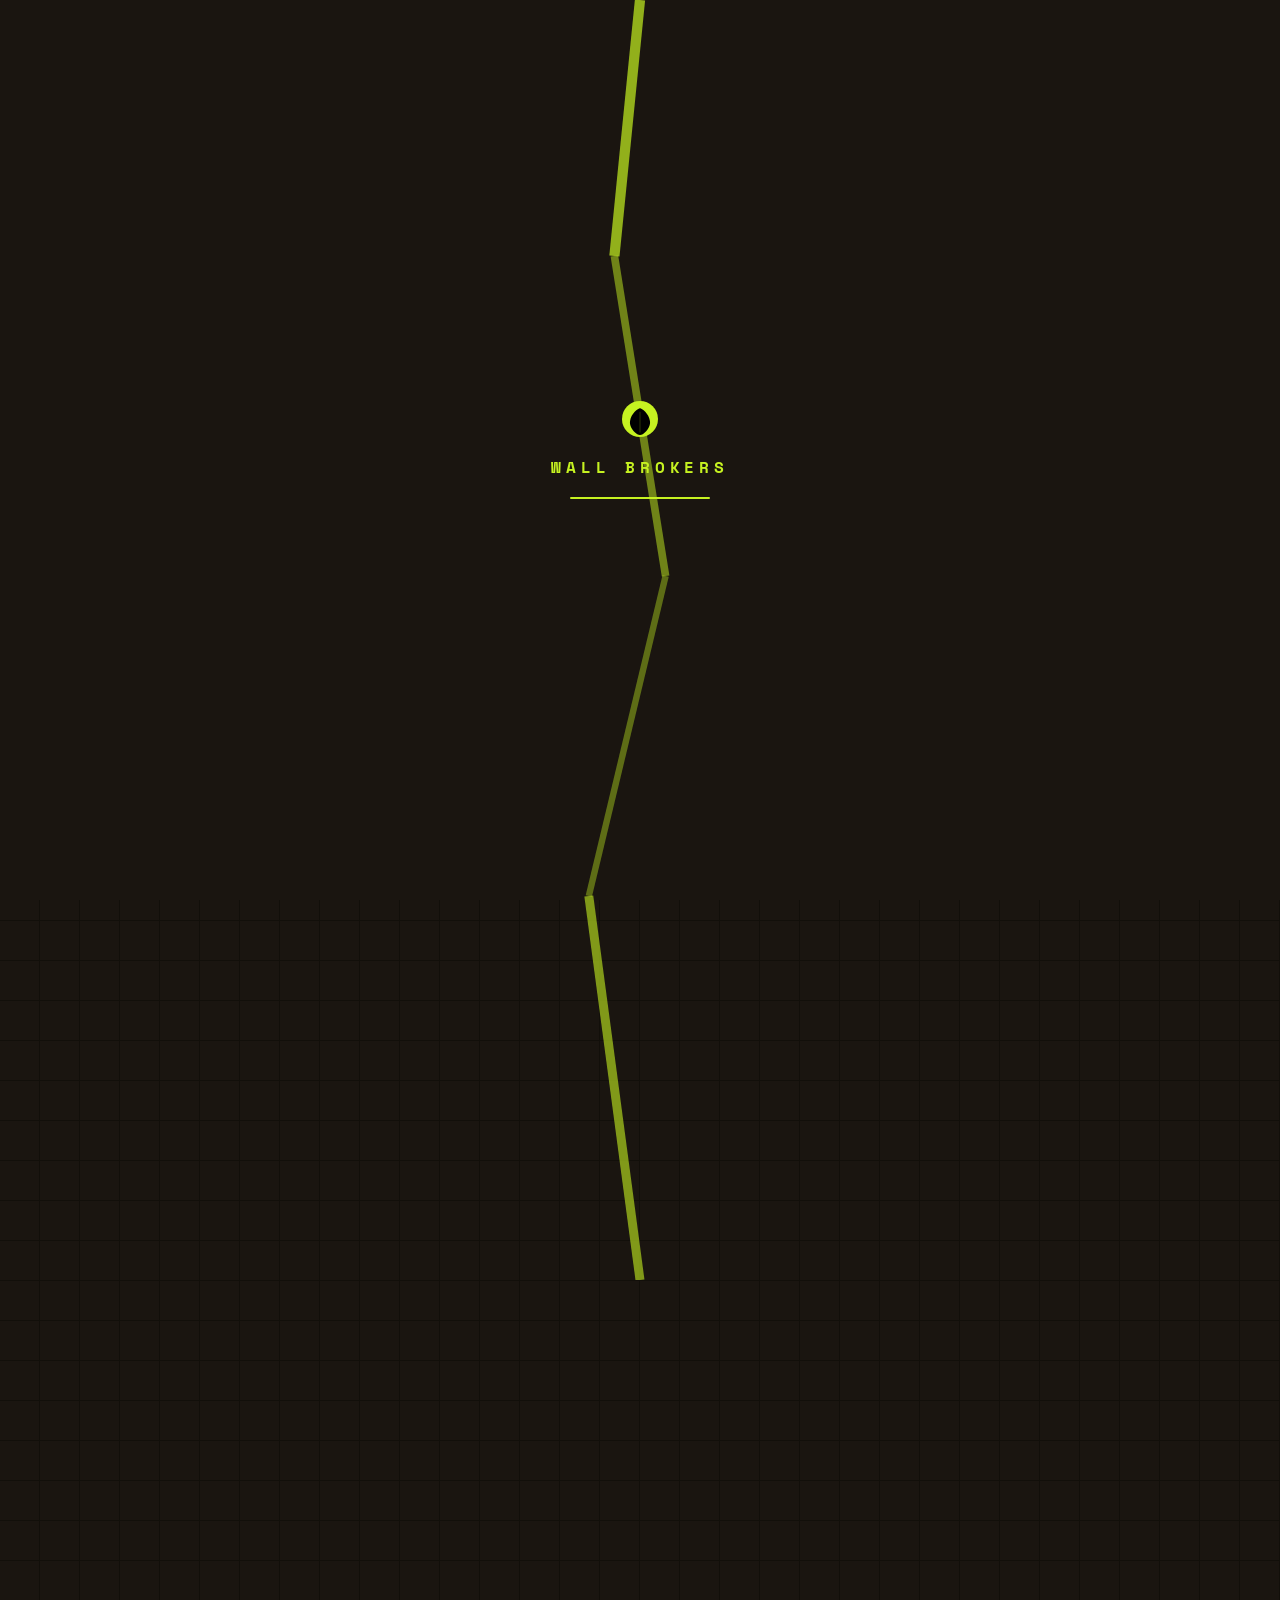
==== commit 439967c1: "Move countdown inline, remove from app.js to avoid cache conflict" ====
--- a/index.html
+++ b/index.html
@@ -194,6 +194,24 @@
     </footer>
   </div>
 
-  <script src="js/app.js?v=2"></script>
+  <script src="js/app.js?v=3"></script>
+  <script>
+  (function(){
+    var el=document.getElementById('countdown-timer');
+    if(!el)return;
+    function go(){
+      var n=Date.now();
+      var x=new Date(n+21600000);
+      var t=Date.UTC(x.getUTCFullYear(),x.getUTCMonth(),x.getUTCDate(),13,30,0,0);
+      var d=t-n;
+      if(d<=0){el.textContent='00:00:00';return;}
+      var h=Math.floor(d/3600000);
+      var m=Math.floor(d%3600000/60000);
+      var s=Math.floor(d%60000/1000);
+      el.textContent=(h<10?'0':'')+h+':'+(m<10?'0':'')+m+':'+(s<10?'0':'')+s;
+    }
+    go();setInterval(go,1000);
+  })();
+  </script>
 </body>
 </html>
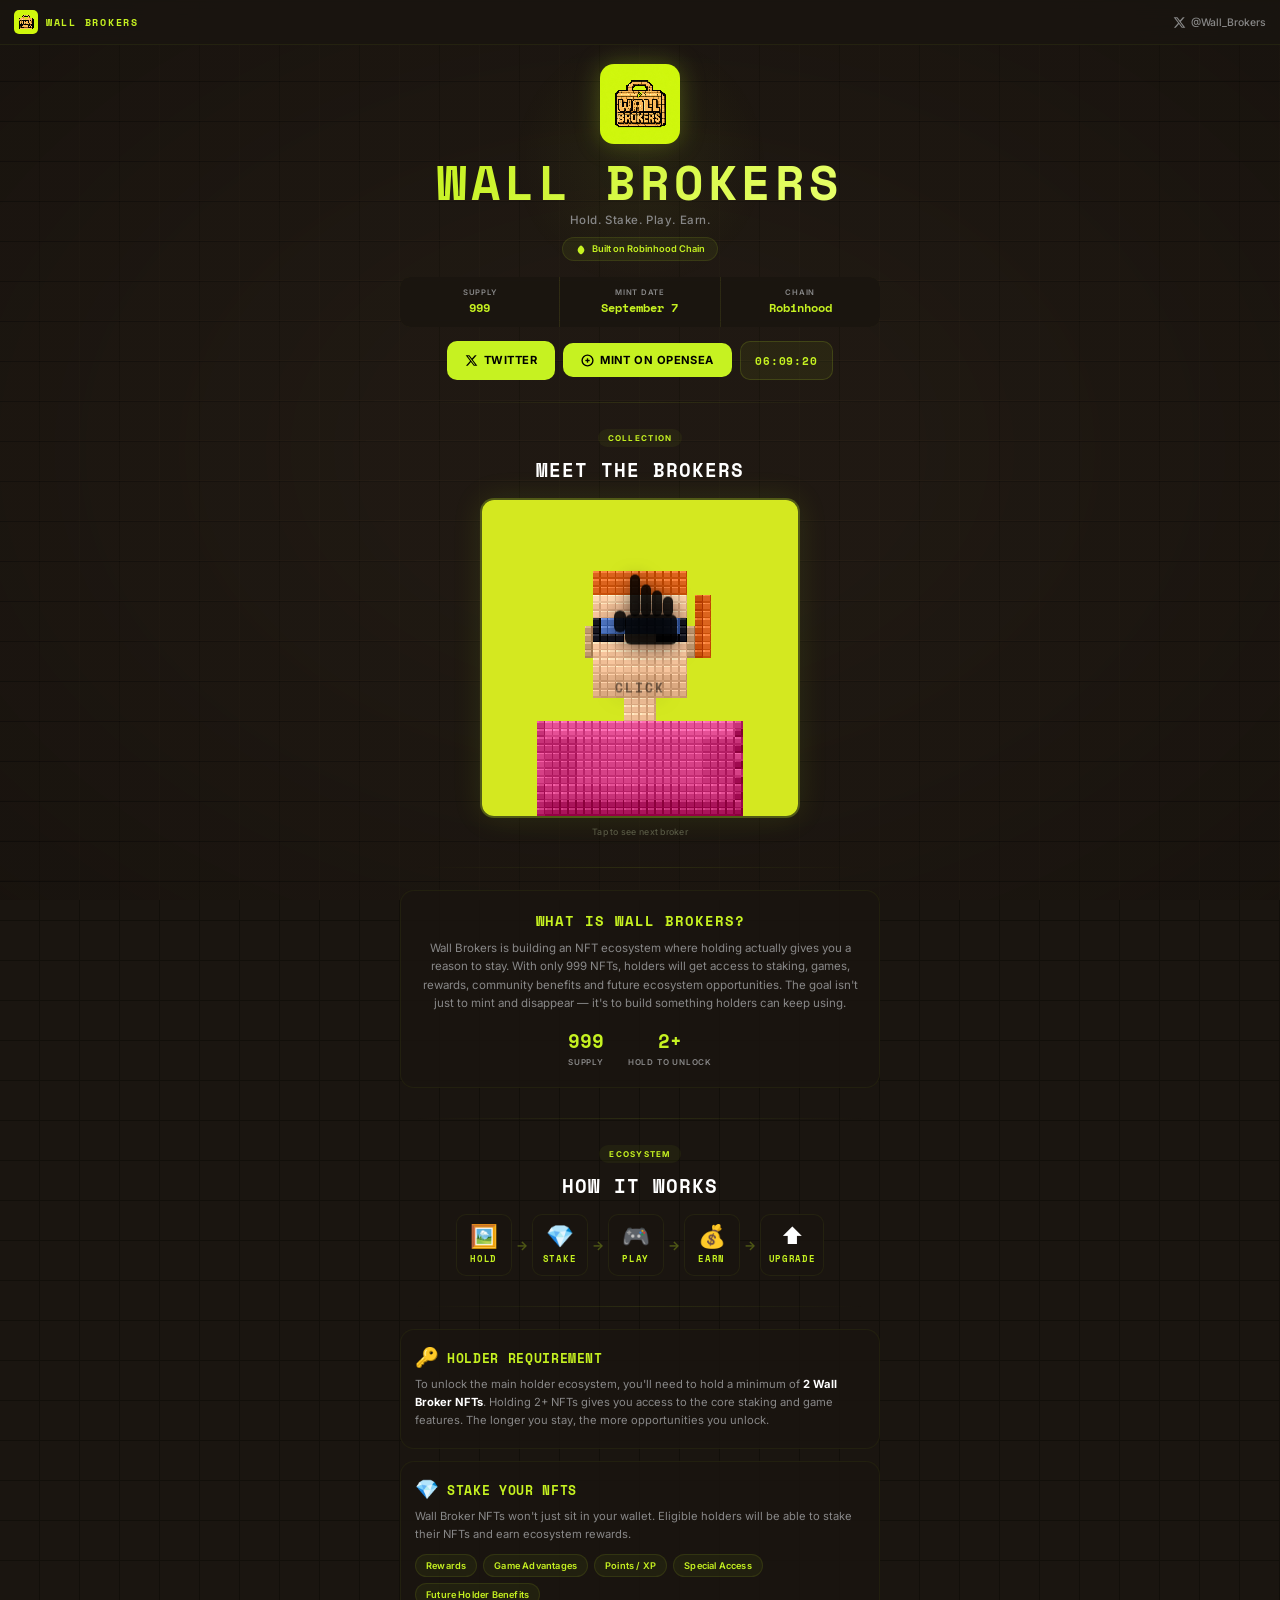
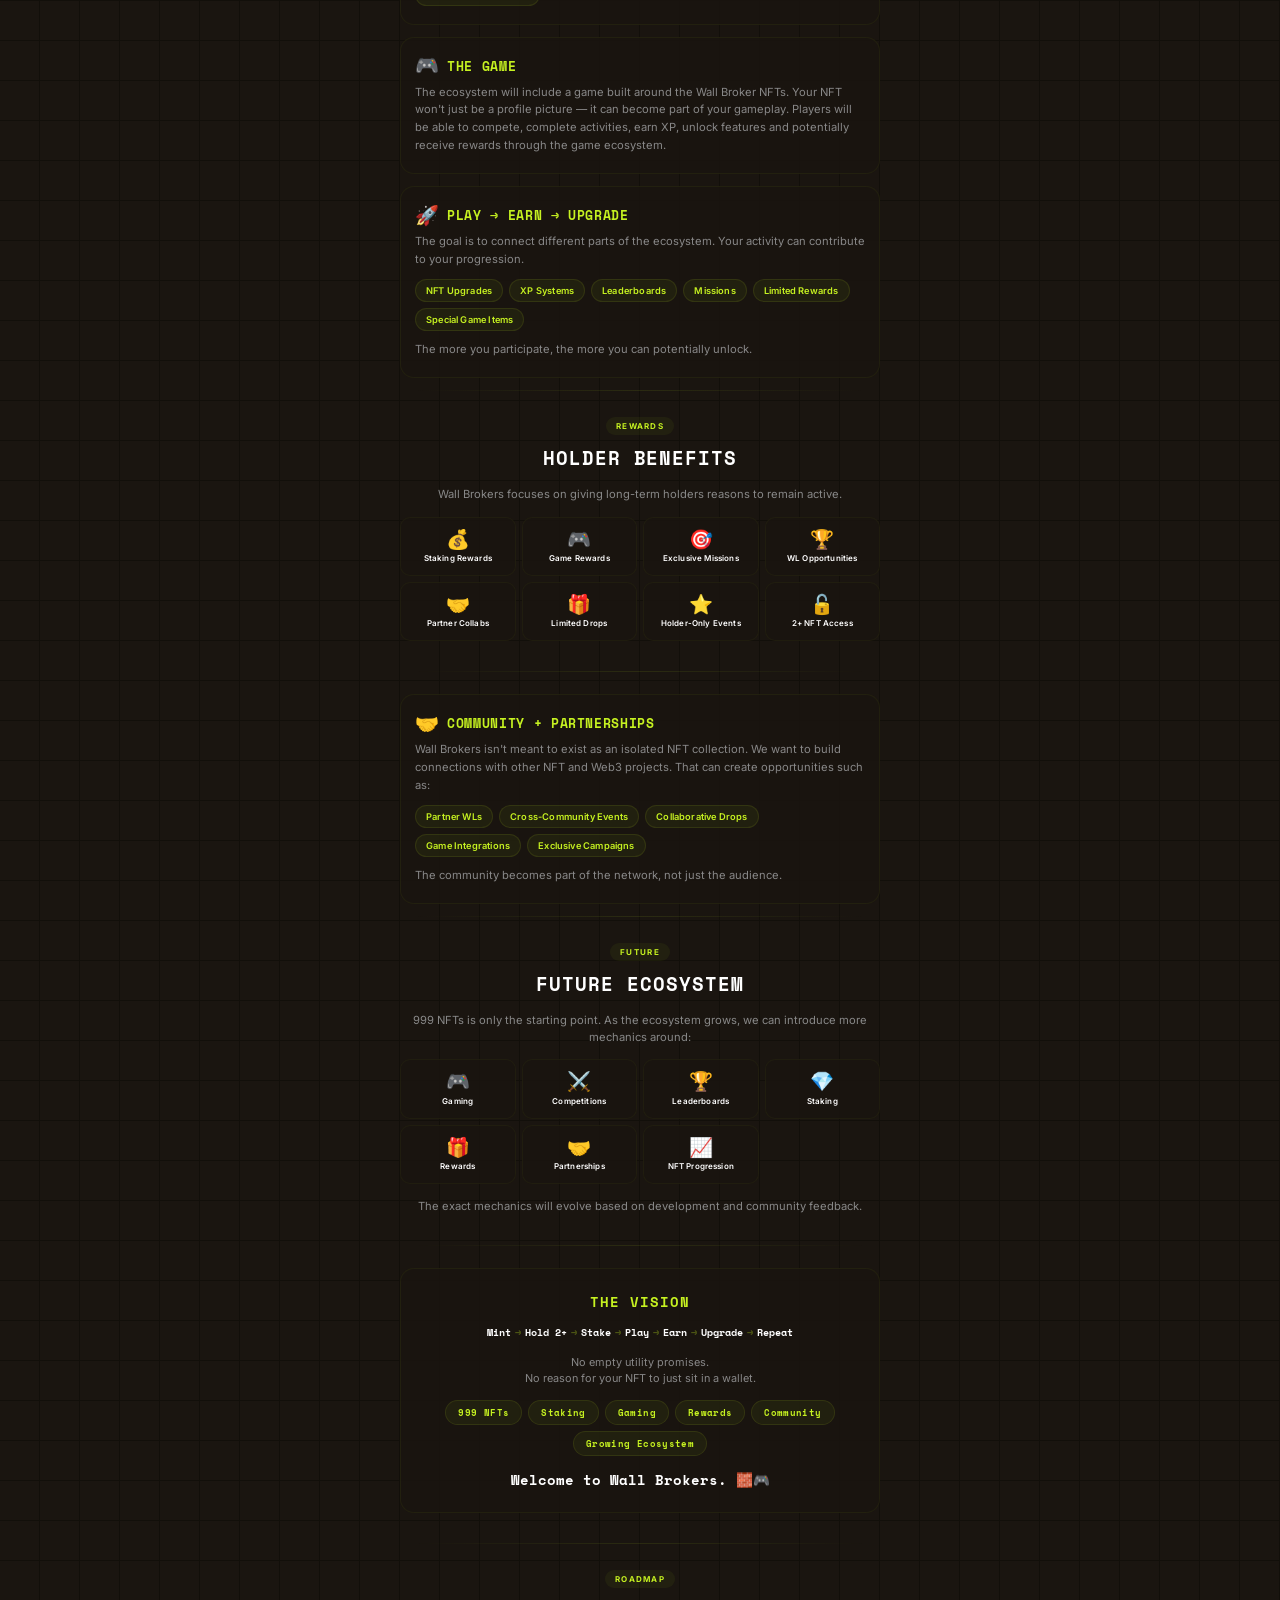
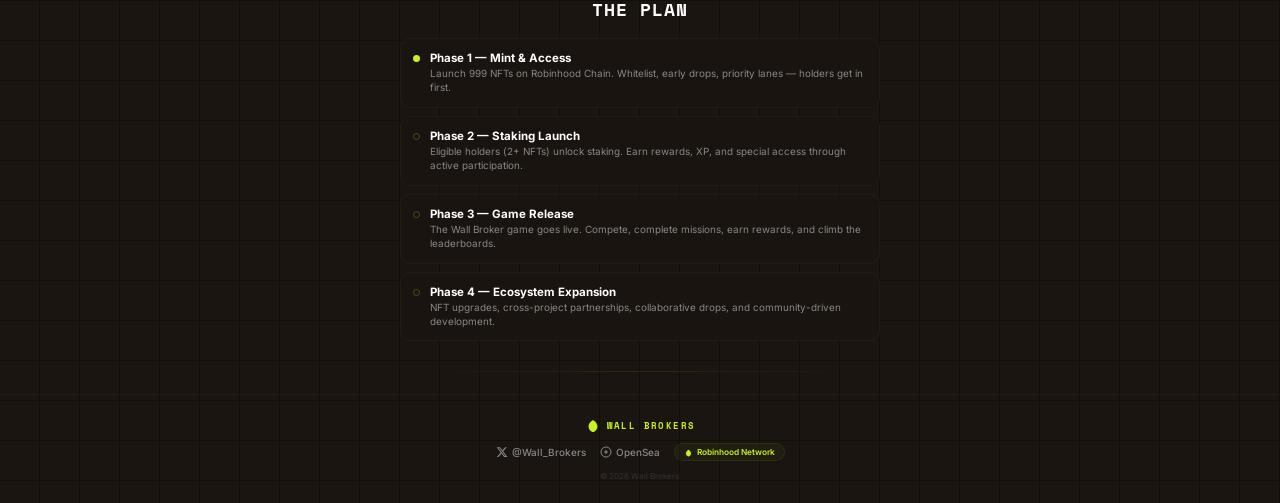
==== commit 9ce0c2b4: "Full website redesign: staking, game, rewards, ecosystem flow, vision, holder requirements" ====
--- a/index.html
+++ b/index.html
@@ -3,8 +3,8 @@
 <head>
   <meta charset="UTF-8">
   <meta name="viewport" content="width=device-width, initial-scale=1.0, maximum-scale=1.0, user-scalable=no">
-  <title>Wall Brokers | NFT Collection</title>
-  <meta name="description" content="Wall Brokers - 999 unique pixel-art characters on Robinhood Chain.">
+  <title>Wall Brokers | Hold, Stake, Play, Earn</title>
+  <meta name="description" content="Wall Brokers - 999 NFTs. Stake, Game, Earn, Upgrade. A growing ecosystem on Robinhood Chain.">
   <link rel="stylesheet" href="css/styles.css">
   <link rel="icon" type="image/svg+xml" href="data:image/svg+xml,<svg xmlns='http://www.w3.org/2000/svg' viewBox='0 0 100 100'><text y='.9em' font-size='90'>🧱</text></svg>">
 </head>
@@ -22,7 +22,6 @@
       <line x1="46" y1="70" x2="50" y2="100" stroke="#C6F221" stroke-width="0.7" opacity="0.6"/>
     </svg>
     <div class="loader-content">
-      <!-- Robinhood feather: black on lime circle -->
       <svg class="loader-feather" viewBox="0 0 40 40" fill="none" xmlns="http://www.w3.org/2000/svg">
         <circle cx="20" cy="20" r="20" fill="#C6F221"/>
         <path d="M20 8 C22 8, 30 14, 31 22 C32 27, 29 33, 23 37 C21 38, 19 38, 17 37 C11 33, 8 27, 9 22 C10 14, 18 8, 20 8Z" fill="#000"/>
@@ -51,10 +50,8 @@
     <!-- HERO -->
     <section class="hero">
       <img src="images/profile.png" alt="Wall Brokers" class="hero-logo">
-
       <h1 class="hero-title">Wall Brokers</h1>
-      <p class="hero-sub">999 Unique Pixel-Art Brokers</p>
-
+      <p class="hero-sub">Hold. Stake. Play. Earn.</p>
       <div class="hero-badge">
         <svg class="hero-badge-icon" viewBox="0 0 40 40" fill="none">
           <path d="M20 8 C22 8, 30 14, 31 22 C32 27, 29 33, 23 37 C21 38, 19 38, 17 37 C11 33, 8 27, 9 22 C10 14, 18 8, 20 8Z" fill="currentColor"/>
@@ -63,7 +60,7 @@
       </div>
     </section>
 
-    <!-- INFO -->
+    <!-- INFO BAND -->
     <div class="info-band">
       <div class="info-inner">
         <div class="info-item"><div class="info-label">Supply</div><div class="info-val lime">999</div></div>
@@ -72,7 +69,7 @@
       </div>
     </div>
 
-    <!-- BUTTONS -->
+    <!-- BUTTONS + COUNTDOWN -->
     <div class="actions">
       <a href="https://x.com/Wall_Brokers" target="_blank" rel="noopener" class="btn btn-primary">
         <svg width="13" height="13" viewBox="0 0 24 24" fill="currentColor"><path d="M18.244 2.25h3.308l-7.227 8.26 8.502 11.24H16.17l-5.214-6.817L4.99 21.75H1.68l7.73-8.835L1.254 2.25H8.08l4.713 6.231zm-1.161 17.52h1.833L7.084 4.126H5.117z"/></svg>
@@ -93,25 +90,17 @@
     <section class="showcase">
       <div class="showcase-tag">Collection</div>
       <h2 class="showcase-title">Meet the Brokers</h2>
-
       <div class="nft-viewer" id="nft-viewer" onclick="cycleNFT()">
         <div class="nft-frame">
           <img id="nft-display" src="images/nft/8.png" alt="Wall Broker">
-          <!-- Tap hand icon - always visible, pulsing -->
           <div class="nft-tap-icon" id="nft-tap">
             <svg viewBox="0 0 80 100" xmlns="http://www.w3.org/2000/svg">
               <g fill="rgba(0,0,0,0.85)">
-                <!-- Index finger pointing up -->
                 <rect x="30" y="0" width="10" height="42" rx="5"/>
-                <!-- Middle finger -->
                 <rect x="41" y="10" width="10" height="32" rx="5"/>
-                <!-- Ring finger -->
                 <rect x="52" y="16" width="10" height="26" rx="5"/>
-                <!-- Pinky finger -->
                 <rect x="63" y="22" width="10" height="20" rx="5"/>
-                <!-- Palm -->
                 <rect x="25" y="40" width="52" height="30" rx="6"/>
-                <!-- Thumb -->
                 <rect x="14" y="36" width="12" height="22" rx="6"/>
               </g>
             </svg>
@@ -129,14 +118,263 @@
       <div class="about-inner">
         <h3 class="about-title">What is Wall Brokers?</h3>
         <p class="about-text">
-          Wall Brokers is more than a collection of 999 unique pixel-art characters.
-          It's your access key to an exclusive ecosystem on the Robinhood Chain —
-          priority entry to future projects, a tight-knit community of builders,
-          and the door to what's next. Hold a Broker, hold the key.
+          Wall Brokers is building an NFT ecosystem where holding actually gives you a reason to stay. With only 999 NFTs, holders will get access to staking, games, rewards, community benefits and future ecosystem opportunities. The goal isn't just to mint and disappear — it's to build something holders can keep using.
         </p>
         <div class="about-stats">
           <div class="about-stat"><div class="about-stat-num">999</div><div class="about-stat-label">Supply</div></div>
-        </div>
+          <div class="about-stat"><div class="about-stat-num">2+</div><div class="about-stat-label">Hold to Unlock</div></div>
+        </div>
+      </div>
+    </section>
+
+    <div class="divider"><div class="divider-line"></div></div>
+
+    <!-- ECOSYSTEM FLOW -->
+    <section class="flow-section">
+      <div class="flow-inner">
+        <div class="showcase-tag">Ecosystem</div>
+        <h2 class="showcase-title">How It Works</h2>
+        <div class="flow-chain">
+          <div class="flow-step">
+            <div class="flow-icon">🖼️</div>
+            <div class="flow-label">Hold</div>
+          </div>
+          <div class="flow-arrow">→</div>
+          <div class="flow-step">
+            <div class="flow-icon">💎</div>
+            <div class="flow-label">Stake</div>
+          </div>
+          <div class="flow-arrow">→</div>
+          <div class="flow-step">
+            <div class="flow-icon">🎮</div>
+            <div class="flow-label">Play</div>
+          </div>
+          <div class="flow-arrow">→</div>
+          <div class="flow-step">
+            <div class="flow-icon">💰</div>
+            <div class="flow-label">Earn</div>
+          </div>
+          <div class="flow-arrow">→</div>
+          <div class="flow-step">
+            <div class="flow-icon">⬆️</div>
+            <div class="flow-label">Upgrade</div>
+          </div>
+        </div>
+      </div>
+    </section>
+
+    <div class="divider"><div class="divider-line"></div></div>
+
+    <!-- HOLDER REQUIREMENT -->
+    <section class="feature-section">
+      <div class="feature-inner">
+        <div class="feature-header">
+          <div class="feature-icon">🔑</div>
+          <h3 class="feature-title">Holder Requirement</h3>
+        </div>
+        <p class="feature-text">
+          To unlock the main holder ecosystem, you'll need to hold a minimum of <strong>2 Wall Broker NFTs</strong>. Holding 2+ NFTs gives you access to the core staking and game features. The longer you stay, the more opportunities you unlock.
+        </p>
+      </div>
+    </section>
+
+    <!-- STAKING -->
+    <section class="feature-section">
+      <div class="feature-inner">
+        <div class="feature-header">
+          <div class="feature-icon">💎</div>
+          <h3 class="feature-title">Stake Your NFTs</h3>
+        </div>
+        <p class="feature-text">
+          Wall Broker NFTs won't just sit in your wallet. Eligible holders will be able to stake their NFTs and earn ecosystem rewards.
+        </p>
+        <div class="feature-grid">
+          <div class="feature-chip">Rewards</div>
+          <div class="feature-chip">Game Advantages</div>
+          <div class="feature-chip">Points / XP</div>
+          <div class="feature-chip">Special Access</div>
+          <div class="feature-chip">Future Holder Benefits</div>
+        </div>
+      </div>
+    </section>
+
+    <!-- THE GAME -->
+    <section class="feature-section">
+      <div class="feature-inner">
+        <div class="feature-header">
+          <div class="feature-icon">🎮</div>
+          <h3 class="feature-title">The Game</h3>
+        </div>
+        <p class="feature-text">
+          The ecosystem will include a game built around the Wall Broker NFTs. Your NFT won't just be a profile picture — it can become part of your gameplay. Players will be able to compete, complete activities, earn XP, unlock features and potentially receive rewards through the game ecosystem.
+        </p>
+      </div>
+    </section>
+
+    <!-- PLAY EARN UPGRADE -->
+    <section class="feature-section">
+      <div class="feature-inner">
+        <div class="feature-header">
+          <div class="feature-icon">🚀</div>
+          <h3 class="feature-title">Play → Earn → Upgrade</h3>
+        </div>
+        <p class="feature-text">
+          The goal is to connect different parts of the ecosystem. Your activity can contribute to your progression.
+        </p>
+        <div class="feature-grid">
+          <div class="feature-chip">NFT Upgrades</div>
+          <div class="feature-chip">XP Systems</div>
+          <div class="feature-chip">Leaderboards</div>
+          <div class="feature-chip">Missions</div>
+          <div class="feature-chip">Limited Rewards</div>
+          <div class="feature-chip">Special Game Items</div>
+        </div>
+        <p class="feature-text" style="margin-top:10px">
+          The more you participate, the more you can potentially unlock.
+        </p>
+      </div>
+    </section>
+
+    <div class="divider"><div class="divider-line"></div></div>
+
+    <!-- HOLDER REWARDS -->
+    <section class="rewards-section">
+      <div class="rewards-inner">
+        <div class="showcase-tag">Rewards</div>
+        <h2 class="showcase-title">Holder Benefits</h2>
+        <p class="rewards-desc">Wall Brokers focuses on giving long-term holders reasons to remain active.</p>
+        <div class="rewards-grid">
+          <div class="reward-card">
+            <div class="reward-icon">💰</div>
+            <div class="reward-label">Staking Rewards</div>
+          </div>
+          <div class="reward-card">
+            <div class="reward-icon">🎮</div>
+            <div class="reward-label">Game Rewards</div>
+          </div>
+          <div class="reward-card">
+            <div class="reward-icon">🎯</div>
+            <div class="reward-label">Exclusive Missions</div>
+          </div>
+          <div class="reward-card">
+            <div class="reward-icon">🏆</div>
+            <div class="reward-label">WL Opportunities</div>
+          </div>
+          <div class="reward-card">
+            <div class="reward-icon">🤝</div>
+            <div class="reward-label">Partner Collabs</div>
+          </div>
+          <div class="reward-card">
+            <div class="reward-icon">🎁</div>
+            <div class="reward-label">Limited Drops</div>
+          </div>
+          <div class="reward-card">
+            <div class="reward-icon">⭐</div>
+            <div class="reward-label">Holder-Only Events</div>
+          </div>
+          <div class="reward-card">
+            <div class="reward-icon">🔓</div>
+            <div class="reward-label">2+ NFT Access</div>
+          </div>
+        </div>
+      </div>
+    </section>
+
+    <div class="divider"><div class="divider-line"></div></div>
+
+    <!-- COMMUNITY -->
+    <section class="feature-section">
+      <div class="feature-inner">
+        <div class="feature-header">
+          <div class="feature-icon">🤝</div>
+          <h3 class="feature-title">Community + Partnerships</h3>
+        </div>
+        <p class="feature-text">
+          Wall Brokers isn't meant to exist as an isolated NFT collection. We want to build connections with other NFT and Web3 projects. That can create opportunities such as:
+        </p>
+        <div class="feature-grid">
+          <div class="feature-chip">Partner WLs</div>
+          <div class="feature-chip">Cross-Community Events</div>
+          <div class="feature-chip">Collaborative Drops</div>
+          <div class="feature-chip">Game Integrations</div>
+          <div class="feature-chip">Exclusive Campaigns</div>
+        </div>
+        <p class="feature-text" style="margin-top:10px">
+          The community becomes part of the network, not just the audience.
+        </p>
+      </div>
+    </section>
+
+    <div class="divider"><div class="divider-line"></div></div>
+
+    <!-- FUTURE ECOSYSTEM -->
+    <section class="future-section">
+      <div class="future-inner">
+        <div class="showcase-tag">Future</div>
+        <h2 class="showcase-title">Future Ecosystem</h2>
+        <p class="future-desc">999 NFTs is only the starting point. As the ecosystem grows, we can introduce more mechanics around:</p>
+        <div class="future-grid">
+          <div class="future-card">
+            <div class="future-emoji">🎮</div>
+            <div class="future-label">Gaming</div>
+          </div>
+          <div class="future-card">
+            <div class="future-emoji">⚔️</div>
+            <div class="future-label">Competitions</div>
+          </div>
+          <div class="future-card">
+            <div class="future-emoji">🏆</div>
+            <div class="future-label">Leaderboards</div>
+          </div>
+          <div class="future-card">
+            <div class="future-emoji">💎</div>
+            <div class="future-label">Staking</div>
+          </div>
+          <div class="future-card">
+            <div class="future-emoji">🎁</div>
+            <div class="future-label">Rewards</div>
+          </div>
+          <div class="future-card">
+            <div class="future-emoji">🤝</div>
+            <div class="future-label">Partnerships</div>
+          </div>
+          <div class="future-card">
+            <div class="future-emoji">📈</div>
+            <div class="future-label">NFT Progression</div>
+          </div>
+        </div>
+        <p class="future-desc" style="margin-top:14px">The exact mechanics will evolve based on development and community feedback.</p>
+      </div>
+    </section>
+
+    <div class="divider"><div class="divider-line"></div></div>
+
+    <!-- SIMPLE EXPERIENCE -->
+    <section class="vision-section">
+      <div class="vision-inner">
+        <h3 class="vision-title">The Vision</h3>
+        <div class="vision-flow">
+          <span>Mint</span><span class="vision-sep">→</span>
+          <span>Hold 2+</span><span class="vision-sep">→</span>
+          <span>Stake</span><span class="vision-sep">→</span>
+          <span>Play</span><span class="vision-sep">→</span>
+          <span>Earn</span><span class="vision-sep">→</span>
+          <span>Upgrade</span><span class="vision-sep">→</span>
+          <span>Repeat</span>
+        </div>
+        <div class="vision-list">
+          <p>No empty utility promises.</p>
+          <p>No reason for your NFT to just sit in a wallet.</p>
+        </div>
+        <div class="vision-tags">
+          <span>999 NFTs</span>
+          <span>Staking</span>
+          <span>Gaming</span>
+          <span>Rewards</span>
+          <span>Community</span>
+          <span>Growing Ecosystem</span>
+        </div>
+        <p class="vision-welcome">Welcome to Wall Brokers. 🧱🎮</p>
       </div>
     </section>
 
@@ -152,15 +390,31 @@
         <div class="roadmap-items">
           <div class="roadmap-item">
             <div class="roadmap-dot"></div>
-            <div class="roadmap-content"><h4>Access — The Key</h4><p>Every Broker is your passport into the Wall Brokers ecosystem. Whitelist, early drops, priority lanes — holders get in first.</p></div>
+            <div class="roadmap-content">
+              <h4>Phase 1 — Mint & Access</h4>
+              <p>Launch 999 NFTs on Robinhood Chain. Whitelist, early drops, priority lanes — holders get in first.</p>
+            </div>
           </div>
           <div class="roadmap-item">
-            <div class="roadmap-dot"></div>
-            <div class="roadmap-content"><h4>Community — The Wall</h4><p>A tight circle of builders, collectors, and believers. Exclusive spaces, direct input on the project's direction, and a seat at the table.</p></div>
+            <div class="roadmap-dot pending"></div>
+            <div class="roadmap-content">
+              <h4>Phase 2 — Staking Launch</h4>
+              <p>Eligible holders (2+ NFTs) unlock staking. Earn rewards, XP, and special access through active participation.</p>
+            </div>
           </div>
           <div class="roadmap-item">
-            <div class="roadmap-dot"></div>
-            <div class="roadmap-content"><h4>Expansion — What's Next</h4><p>New collections, cross-project partnerships, and real-world touchpoints. Wall Brokers opens doors that stay closed for everyone else.</p></div>
+            <div class="roadmap-dot pending"></div>
+            <div class="roadmap-content">
+              <h4>Phase 3 — Game Release</h4>
+              <p>The Wall Broker game goes live. Compete, complete missions, earn rewards, and climb the leaderboards.</p>
+            </div>
+          </div>
+          <div class="roadmap-item">
+            <div class="roadmap-dot pending"></div>
+            <div class="roadmap-content">
+              <h4>Phase 4 — Ecosystem Expansion</h4>
+              <p>NFT upgrades, cross-project partnerships, collaborative drops, and community-driven development.</p>
+            </div>
           </div>
         </div>
       </div>
@@ -182,6 +436,10 @@
             <svg viewBox="0 0 24 24" fill="currentColor"><path d="M18.244 2.25h3.308l-7.227 8.26 8.502 11.24H16.17l-5.214-6.817L4.99 21.75H1.68l7.73-8.835L1.254 2.25H8.08l4.713 6.231zm-1.161 17.52h1.833L7.084 4.126H5.117z"/></svg>
             @Wall_Brokers
           </a>
+          <a href="https://opensea.io/collection/wall-brokers" target="_blank" rel="noopener" class="footer-link">
+            <svg viewBox="0 0 24 24" fill="none" stroke="currentColor" stroke-width="2"><circle cx="12" cy="12" r="10"/><line x1="12" y1="8" x2="12" y2="16"/><line x1="8" y1="12" x2="16" y2="12"/></svg>
+            OpenSea
+          </a>
           <div class="footer-chain">
             <svg viewBox="0 0 40 40" fill="none">
               <path d="M20 8 C22 8, 30 14, 31 22 C32 27, 29 33, 23 37 C21 38, 19 38, 17 37 C11 33, 8 27, 9 22 C10 14, 18 8, 20 8Z" fill="currentColor"/>
@@ -194,7 +452,7 @@
     </footer>
   </div>
 
-  <script src="js/app.js?v=3"></script>
+  <script src="js/app.js?v=4"></script>
   <script>
   (function(){
     var el=document.getElementById('countdown-timer');
@@ -214,4 +472,4 @@
   })();
   </script>
 </body>
-</html>
+</html>
--- a/css/styles.css
+++ b/css/styles.css
@@ -919,6 +919,305 @@
   color: #333;
 }
 
+/* ========== ECOSYSTEM FLOW ========== */
+.flow-section {
+  padding: 0 14px;
+  margin-bottom: 30px;
+  text-align: center;
+}
+
+.flow-inner { max-width: 480px; margin: 0 auto; }
+
+.flow-chain {
+  display: flex;
+  align-items: center;
+  justify-content: center;
+  gap: 4px;
+  flex-wrap: wrap;
+  margin-top: 12px;
+}
+
+.flow-step {
+  display: flex;
+  flex-direction: column;
+  align-items: center;
+  gap: 4px;
+  padding: 10px 8px;
+  background: rgba(26, 21, 16, 0.85);
+  border: 1px solid rgba(198, 242, 33, 0.06);
+  border-radius: 10px;
+  min-width: 56px;
+}
+
+.flow-icon {
+  font-size: 1.4rem;
+  line-height: 1;
+}
+
+.flow-label {
+  font-family: 'Space Mono', monospace;
+  font-size: 0.55rem;
+  font-weight: 700;
+  letter-spacing: 0.08em;
+  text-transform: uppercase;
+  color: var(--lime);
+}
+
+.flow-arrow {
+  font-size: 0.8rem;
+  color: rgba(198, 242, 33, 0.3);
+  font-weight: 700;
+}
+
+/* ========== FEATURE SECTIONS ========== */
+.feature-section {
+  padding: 0 14px;
+  margin-bottom: 12px;
+}
+
+.feature-inner {
+  max-width: 480px;
+  margin: 0 auto;
+  background: rgba(26, 21, 16, 0.85);
+  border: 1px solid rgba(198, 242, 33, 0.05);
+  border-radius: 14px;
+  padding: 18px 14px;
+}
+
+.feature-header {
+  display: flex;
+  align-items: center;
+  gap: 8px;
+  margin-bottom: 8px;
+}
+
+.feature-icon {
+  font-size: 1.2rem;
+  line-height: 1;
+}
+
+.feature-title {
+  font-family: 'Space Mono', monospace;
+  font-size: 0.82rem;
+  font-weight: 700;
+  letter-spacing: 0.05em;
+  text-transform: uppercase;
+  color: var(--lime);
+}
+
+.feature-text {
+  font-size: 0.7rem;
+  color: var(--text-muted);
+  line-height: 1.6;
+}
+
+.feature-text strong {
+  color: var(--white);
+}
+
+.feature-grid {
+  display: flex;
+  flex-wrap: wrap;
+  gap: 6px;
+  margin-top: 10px;
+}
+
+.feature-chip {
+  display: inline-block;
+  padding: 5px 10px;
+  background: rgba(198, 242, 33, 0.05);
+  border: 1px solid rgba(198, 242, 33, 0.1);
+  border-radius: 100px;
+  font-size: 0.58rem;
+  font-weight: 600;
+  color: var(--lime);
+  letter-spacing: 0.02em;
+}
+
+/* ========== REWARDS ========== */
+.rewards-section {
+  padding: 0 14px;
+  margin-bottom: 30px;
+  text-align: center;
+}
+
+.rewards-inner { max-width: 480px; margin: 0 auto; }
+
+.rewards-desc {
+  font-size: 0.7rem;
+  color: var(--text-muted);
+  line-height: 1.5;
+  margin-bottom: 14px;
+}
+
+.rewards-grid {
+  display: grid;
+  grid-template-columns: repeat(4, 1fr);
+  gap: 6px;
+}
+
+.reward-card {
+  display: flex;
+  flex-direction: column;
+  align-items: center;
+  gap: 4px;
+  padding: 12px 4px;
+  background: rgba(26, 21, 16, 0.85);
+  border: 1px solid rgba(198, 242, 33, 0.04);
+  border-radius: 10px;
+  transition: border-color var(--transition);
+}
+
+.reward-card:hover {
+  border-color: rgba(198, 242, 33, 0.12);
+}
+
+.reward-icon {
+  font-size: 1.2rem;
+  line-height: 1;
+}
+
+.reward-label {
+  font-size: 0.5rem;
+  font-weight: 600;
+  color: var(--white);
+  letter-spacing: 0.02em;
+  text-align: center;
+}
+
+/* ========== FUTURE ECOSYSTEM ========== */
+.future-section {
+  padding: 0 14px;
+  margin-bottom: 30px;
+  text-align: center;
+}
+
+.future-inner { max-width: 480px; margin: 0 auto; }
+
+.future-desc {
+  font-size: 0.7rem;
+  color: var(--text-muted);
+  line-height: 1.5;
+  margin-bottom: 14px;
+}
+
+.future-grid {
+  display: grid;
+  grid-template-columns: repeat(4, 1fr);
+  gap: 6px;
+}
+
+.future-card {
+  display: flex;
+  flex-direction: column;
+  align-items: center;
+  gap: 4px;
+  padding: 12px 4px;
+  background: rgba(26, 21, 16, 0.85);
+  border: 1px solid rgba(198, 242, 33, 0.04);
+  border-radius: 10px;
+  transition: border-color var(--transition);
+}
+
+.future-card:hover {
+  border-color: rgba(198, 242, 33, 0.12);
+}
+
+.future-emoji {
+  font-size: 1.2rem;
+  line-height: 1;
+}
+
+.future-label {
+  font-size: 0.5rem;
+  font-weight: 600;
+  color: var(--white);
+  letter-spacing: 0.02em;
+}
+
+/* ========== VISION ========== */
+.vision-section {
+  padding: 0 14px;
+  margin-bottom: 30px;
+  text-align: center;
+}
+
+.vision-inner {
+  max-width: 480px;
+  margin: 0 auto;
+  background: rgba(26, 21, 16, 0.85);
+  border: 1px solid rgba(198, 242, 33, 0.05);
+  border-radius: 14px;
+  padding: 22px 14px;
+}
+
+.vision-title {
+  font-family: 'Space Mono', monospace;
+  font-size: 0.9rem;
+  font-weight: 700;
+  letter-spacing: 0.07em;
+  text-transform: uppercase;
+  color: var(--lime);
+  margin-bottom: 12px;
+}
+
+.vision-flow {
+  display: flex;
+  flex-wrap: wrap;
+  align-items: center;
+  justify-content: center;
+  gap: 4px;
+  margin-bottom: 14px;
+}
+
+.vision-flow span {
+  font-family: 'Space Mono', monospace;
+  font-size: 0.65rem;
+  font-weight: 700;
+  color: var(--white);
+}
+
+.vision-sep {
+  color: rgba(198, 242, 33, 0.3) !important;
+}
+
+.vision-list {
+  margin-bottom: 14px;
+}
+
+.vision-list p {
+  font-size: 0.68rem;
+  color: var(--text-muted);
+  line-height: 1.5;
+}
+
+.vision-tags {
+  display: flex;
+  flex-wrap: wrap;
+  gap: 6px;
+  justify-content: center;
+  margin-bottom: 14px;
+}
+
+.vision-tags span {
+  padding: 5px 12px;
+  background: rgba(198, 242, 33, 0.05);
+  border: 1px solid rgba(198, 242, 33, 0.1);
+  border-radius: 100px;
+  font-family: 'Space Mono', monospace;
+  font-size: 0.55rem;
+  font-weight: 700;
+  color: var(--lime);
+  letter-spacing: 0.04em;
+}
+
+.vision-welcome {
+  font-family: 'Space Mono', monospace;
+  font-size: 0.85rem;
+  font-weight: 700;
+  color: var(--white);
+}
+
 /* ========== RESPONSIVE ========== */
 @media (max-width: 480px) {
   .hero { padding: 58px 10px 12px; }
@@ -928,6 +1227,12 @@
   .actions { flex-direction: column; align-items: center; }
   .btn { width: 100%; max-width: 240px; justify-content: center; }
   .nft-viewer { max-width: 240px; }
+  .rewards-grid { grid-template-columns: repeat(2, 1fr); }
+  .future-grid { grid-template-columns: repeat(3, 1fr); }
+  .flow-chain { gap: 3px; }
+  .flow-step { min-width: 48px; padding: 8px 6px; }
+  .flow-icon { font-size: 1.1rem; }
+  .flow-label { font-size: 0.48rem; }
 }
 
 /* ========== MODAL ========== */
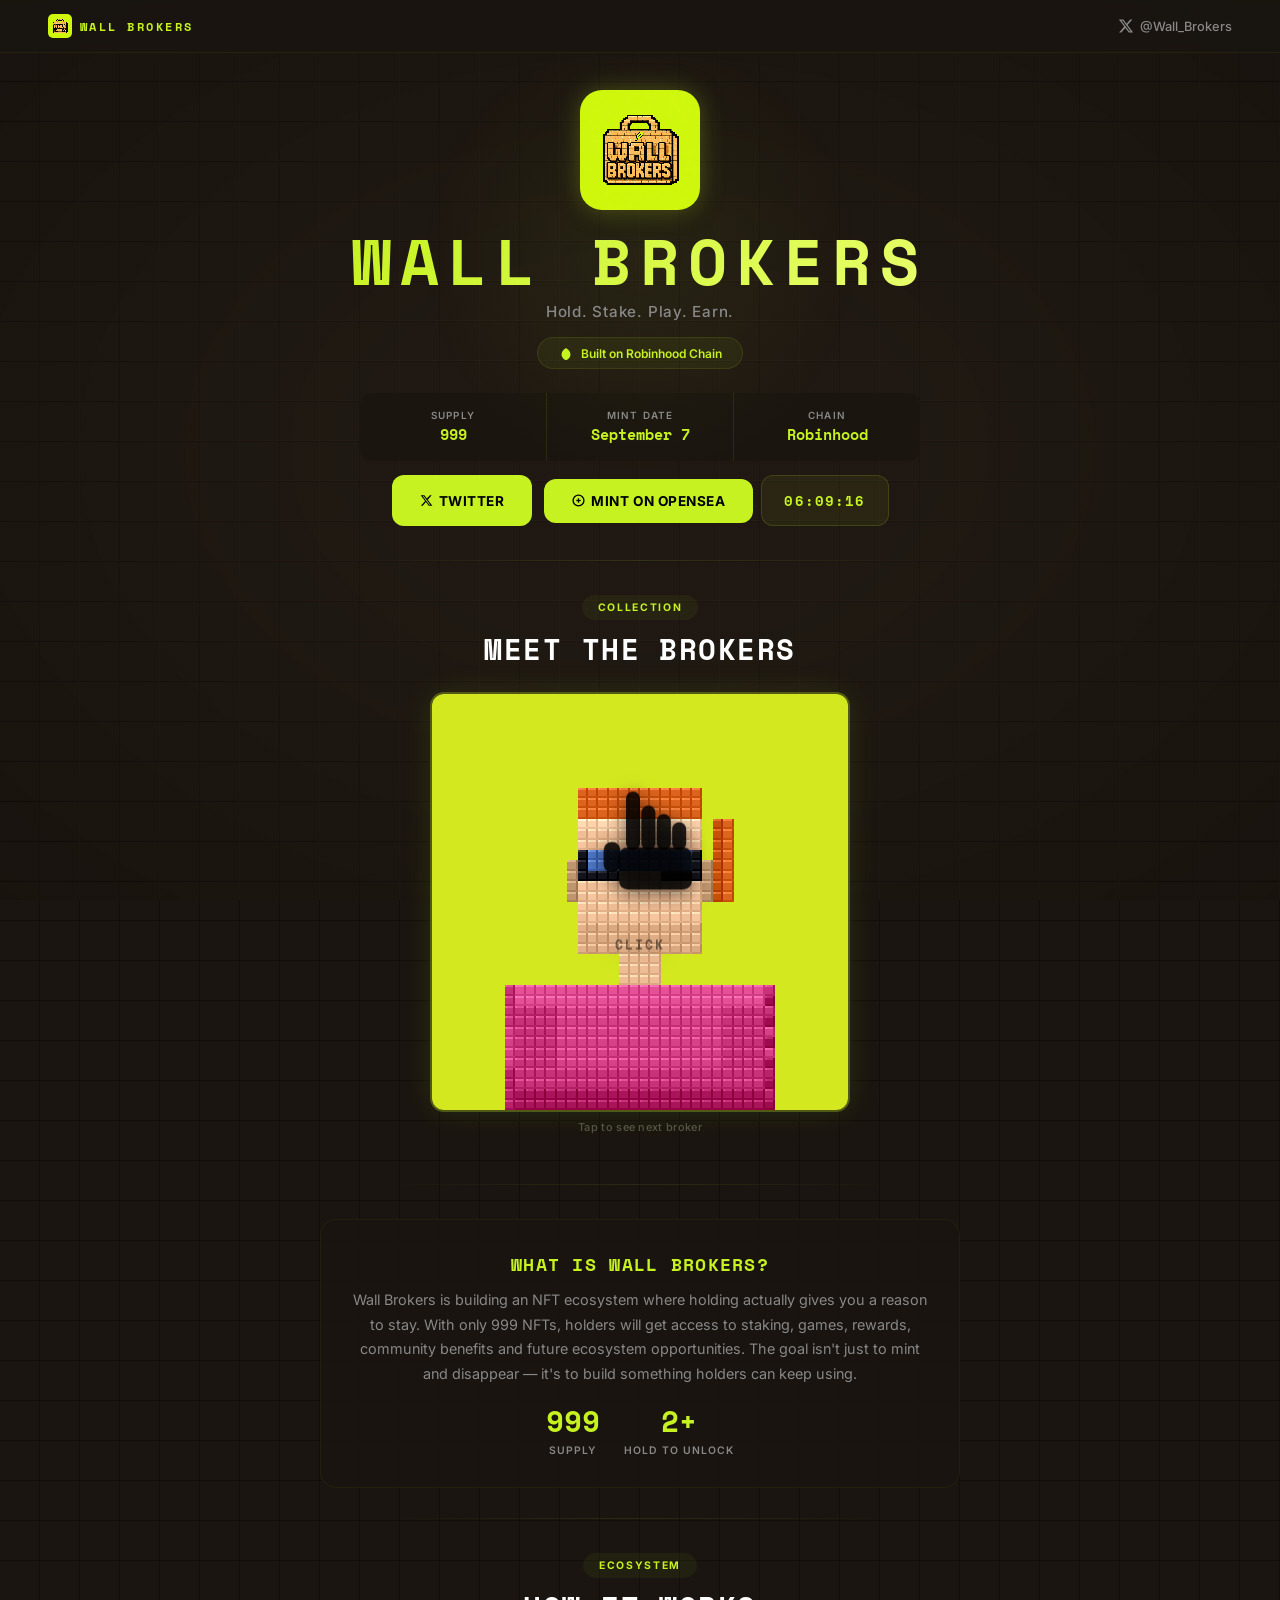
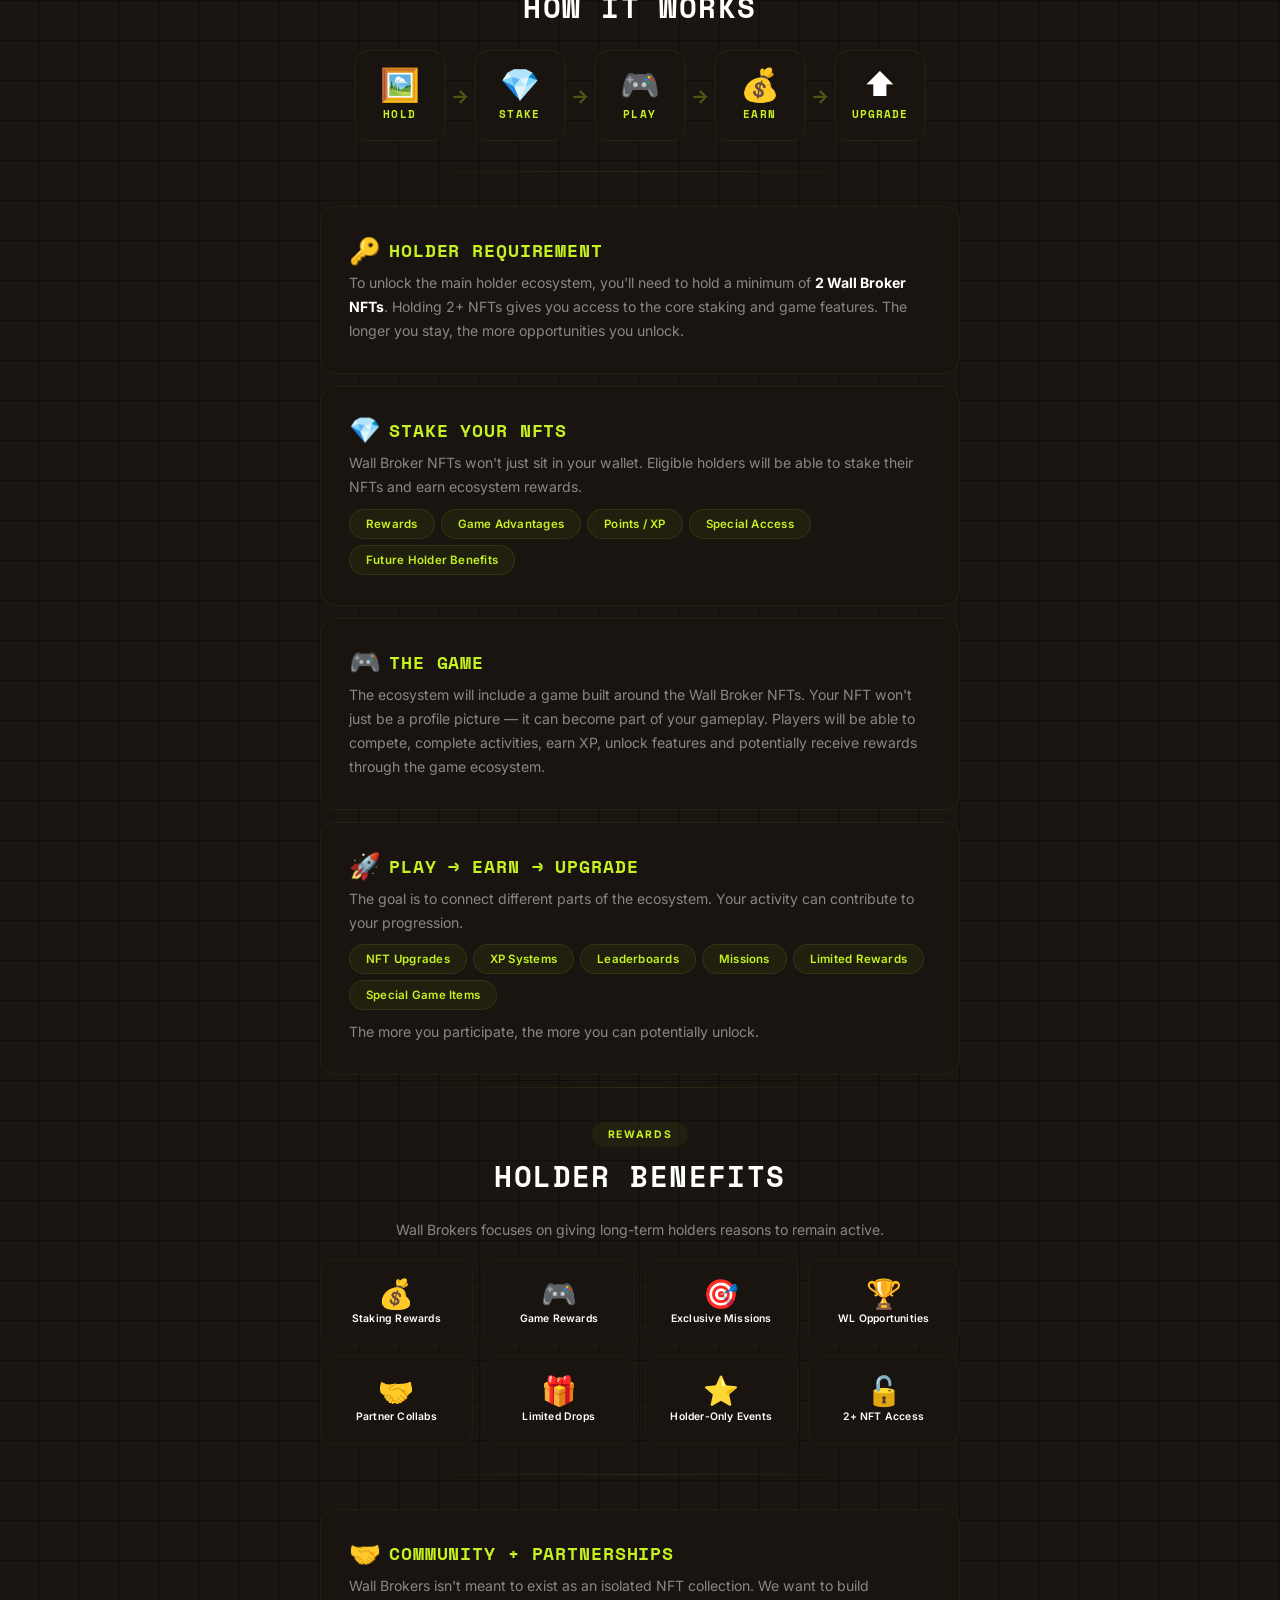
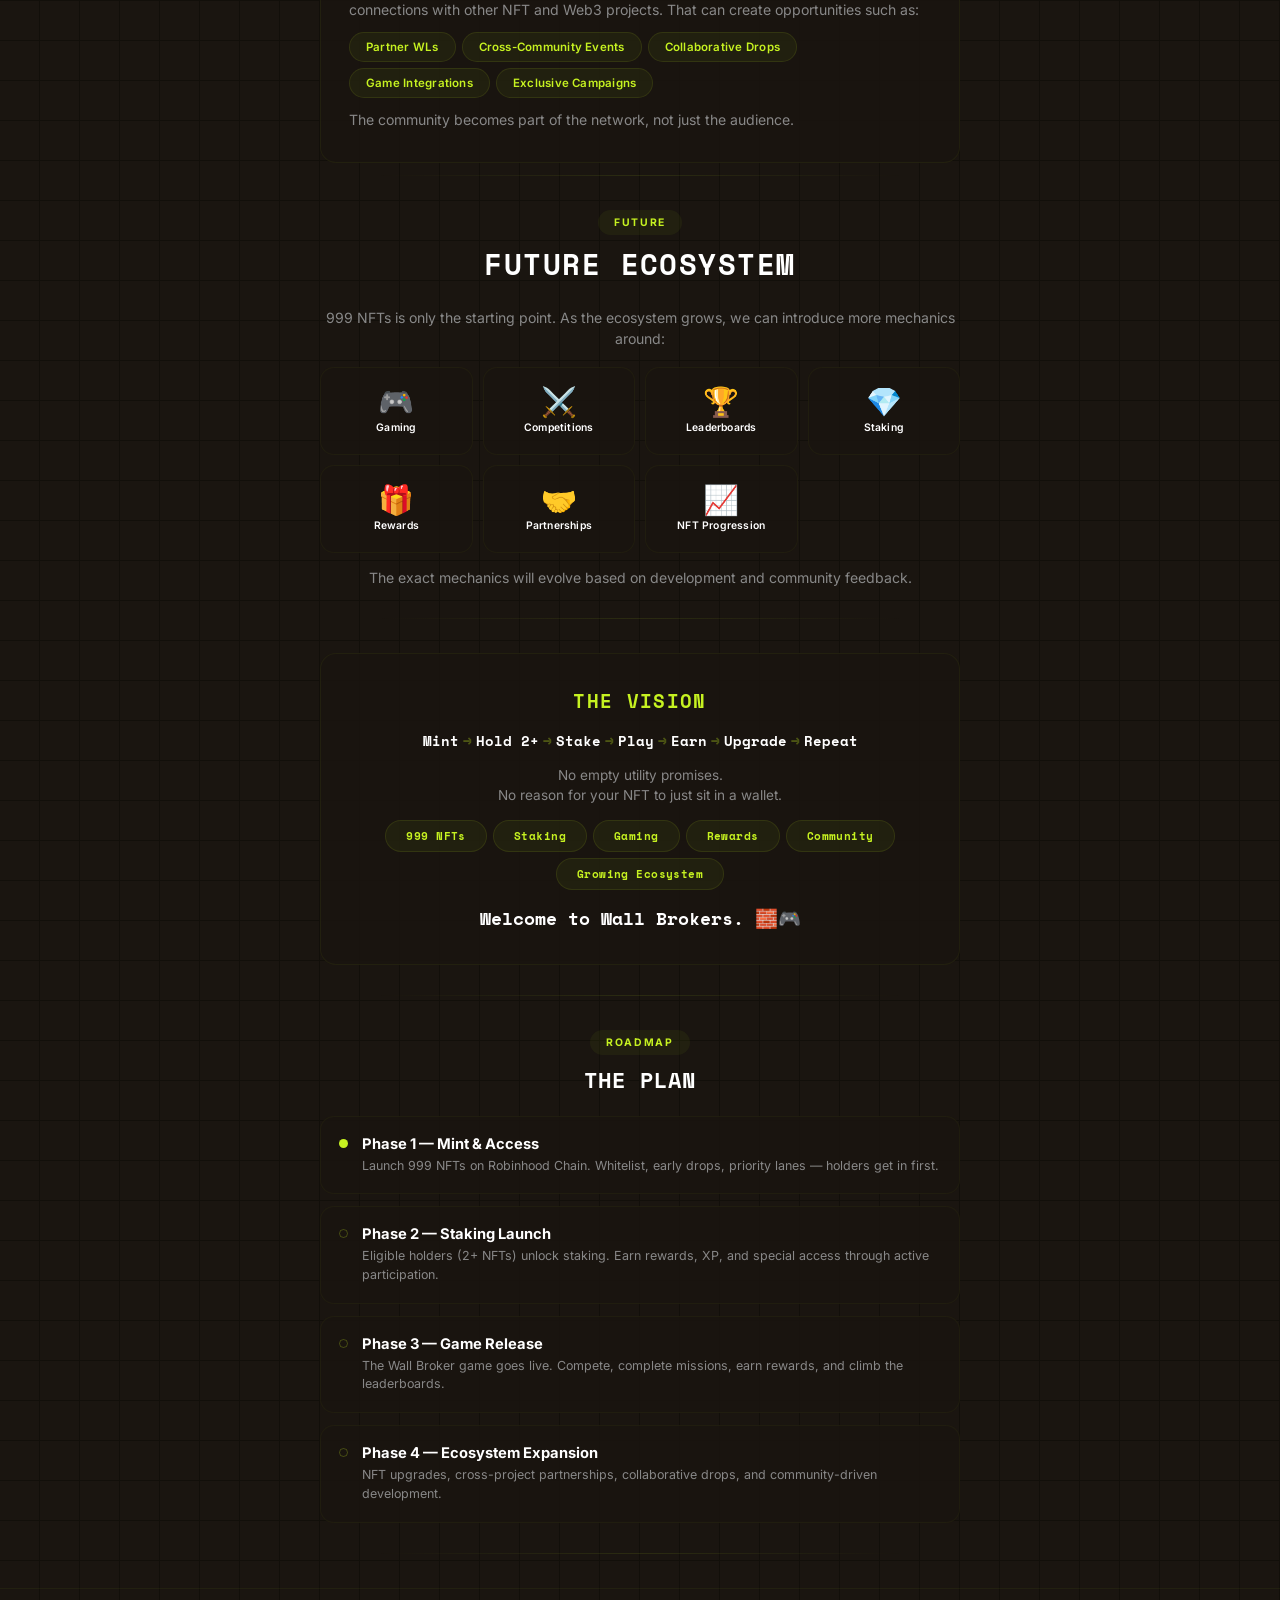
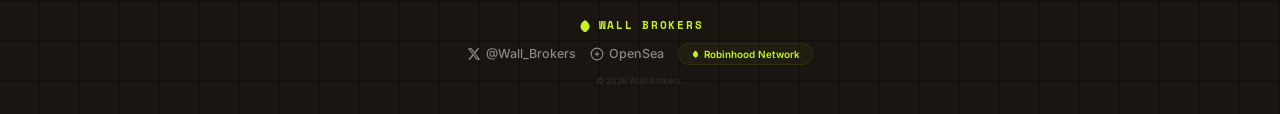
==== commit e51afbc2: "Responsive redesign: 768px/1024px breakpoints, full-width desktop, 7 petal rain animation" ====
--- a/index.html
+++ b/index.html
@@ -5,7 +5,7 @@
   <meta name="viewport" content="width=device-width, initial-scale=1.0, maximum-scale=1.0, user-scalable=no">
   <title>Wall Brokers | Hold, Stake, Play, Earn</title>
   <meta name="description" content="Wall Brokers - 999 NFTs. Stake, Game, Earn, Upgrade. A growing ecosystem on Robinhood Chain.">
-  <link rel="stylesheet" href="css/styles.css">
+  <link rel="stylesheet" href="css/styles.css?v=5">
   <link rel="icon" type="image/svg+xml" href="data:image/svg+xml,<svg xmlns='http://www.w3.org/2000/svg' viewBox='0 0 100 100'><text y='.9em' font-size='90'>🧱</text></svg>">
 </head>
 <body>
@@ -452,7 +452,7 @@
     </footer>
   </div>
 
-  <script src="js/app.js?v=4"></script>
+  <script src="js/app.js?v=5"></script>
   <script>
   (function(){
     var el=document.getElementById('countdown-timer');
@@ -470,6 +470,29 @@
     }
     go();setInterval(go,1000);
   })();
+
+  /* 7 Petal Rain — perfect balance: not too fast, not too many */
+  (function(){
+    var container = document.createElement('div');
+    container.className = 'seven-rain';
+    document.body.appendChild(container);
+
+    var sizes = [14, 18, 22, 26, 16, 20];
+    var delays = [0, 2.5, 5, 7.5, 10, 13, 16, 19, 22, 25];
+    var duration = [14, 16, 18, 15, 17, 19, 13, 20, 16, 14];
+    var lefts = [5, 12, 22, 35, 48, 58, 68, 78, 88, 94];
+
+    for (var i = 0; i < 10; i++) {
+      var petal = document.createElement('div');
+      petal.className = 'seven-petal';
+      petal.textContent = '7';
+      petal.style.left = lefts[i] + '%';
+      petal.style.fontSize = sizes[i % sizes.length] + 'px';
+      petal.style.animationDuration = duration[i] + 's';
+      petal.style.animationDelay = delays[i] + 's';
+      container.appendChild(petal);
+    }
+  })();
   </script>
 </body>
 </html>
--- a/css/styles.css
+++ b/css/styles.css
@@ -23,78 +23,34 @@
   color: var(--white);
   overflow-x: hidden;
   -webkit-font-smoothing: antialiased;
-  /* === BRICK WALL BACKGROUND === */
   background-color: #1a1510;
   background-image:
-    /* Mortar - horizontal */
-    repeating-linear-gradient(
-      0deg,
-      transparent 0px,
-      transparent 39px,
-      #120f0a 39px,
-      #120f0a 41px
-    ),
-    /* Mortar - vertical row 1 */
-    repeating-linear-gradient(
-      90deg,
-      transparent 0px,
-      transparent 79px,
-      #120f0a 79px,
-      #120f0a 81px
-    ),
-    /* Mortar - vertical row 2 (offset) */
-    repeating-linear-gradient(
-      90deg,
-      transparent 0px,
-      transparent 79px,
-      #120f0a 79px,
-      #120f0a 81px
-    );
+    repeating-linear-gradient(0deg, transparent 0px, transparent 39px, #120f0a 39px, #120f0a 41px),
+    repeating-linear-gradient(90deg, transparent 0px, transparent 79px, #120f0a 79px, #120f0a 81px),
+    repeating-linear-gradient(90deg, transparent 0px, transparent 79px, #120f0a 79px, #120f0a 81px);
   background-size: 100% 40px, 80px 80px, 80px 80px;
   background-position: 0 0, 0 0, 40px 40px;
 }
 
-/* Brick color overlay - gives warm brick tone */
 body::before {
   content: '';
   position: fixed;
   inset: 0;
   background:
-    repeating-linear-gradient(
-      0deg,
-      transparent 0px,
-      transparent 39px,
-      rgba(50, 38, 28, 0.6) 39px,
-      rgba(50, 38, 28, 0.6) 41px
-    ),
-    repeating-linear-gradient(
-      90deg,
-      transparent 0px,
-      transparent 79px,
-      rgba(50, 38, 28, 0.4) 79px,
-      rgba(50, 38, 28, 0.4) 81px
-    );
+    repeating-linear-gradient(0deg, transparent 0px, transparent 39px, rgba(50, 38, 28, 0.6) 39px, rgba(50, 38, 28, 0.6) 41px),
+    repeating-linear-gradient(90deg, transparent 0px, transparent 79px, rgba(50, 38, 28, 0.4) 79px, rgba(50, 38, 28, 0.4) 81px);
   background-size: 100% 40px, 80px 80px;
   background-position: 0 0, 0 0;
   pointer-events: none;
   z-index: 0;
 }
 
-/* Second overlay for brick face color */
 body::after {
   content: '';
   position: fixed;
   inset: 0;
   background:
-    /* Brick faces - warm brown tone */
-    repeating-linear-gradient(
-      0deg,
-      rgba(45, 35, 25, 0.3) 0px,
-      rgba(45, 35, 25, 0.3) 38px,
-      transparent 38px,
-      transparent 40px
-    ),
-    /* Vignette */
+    repeating-linear-gradient(0deg, rgba(45, 35, 25, 0.3) 0px, rgba(45, 35, 25, 0.3) 38px, transparent 38px, transparent 40px),
     radial-gradient(ellipse at center, transparent 30%, rgba(0,0,0,0.4) 100%);
   background-size: 100% 40px, 100% 100%;
   pointer-events: none;
@@ -102,6 +58,48 @@
 }
 
 #main-site { position: relative; z-index: 1; }
+
+/* ========== 7 PETAL RAIN ========== */
+.seven-rain {
+  position: fixed;
+  inset: 0;
+  z-index: 0;
+  pointer-events: none;
+  overflow: hidden;
+}
+
+.seven-petal {
+  position: absolute;
+  top: -60px;
+  font-family: 'Space Mono', monospace;
+  font-weight: 700;
+  color: var(--lime);
+  opacity: 0;
+  animation: sevenFall linear infinite;
+  pointer-events: none;
+  user-select: none;
+}
+
+@keyframes sevenFall {
+  0% {
+    opacity: 0;
+    transform: translateY(-60px) rotate(0deg) translateX(0px);
+  }
+  8% {
+    opacity: 0.18;
+  }
+  50% {
+    opacity: 0.12;
+    transform: translateY(50vh) rotate(25deg) translateX(30px);
+  }
+  90% {
+    opacity: 0.06;
+  }
+  100% {
+    opacity: 0;
+    transform: translateY(105vh) rotate(50deg) translateX(-20px);
+  }
+}
 
 /* ========== LOADING ========== */
 #loader {
@@ -138,9 +136,7 @@
   pointer-events: none;
 }
 
-#loader.flash .loader-lightning {
-  animation: lightningFlash 0.5s ease-out;
-}
+#loader.flash .loader-lightning { animation: lightningFlash 0.5s ease-out; }
 
 @keyframes lightningFlash {
   0% { opacity: 0.95; }
@@ -242,7 +238,7 @@
   left: 0;
   right: 0;
   z-index: 100;
-  padding: 10px 14px;
+  padding: 10px 20px;
   display: flex;
   align-items: center;
   justify-content: space-between;
@@ -290,7 +286,7 @@
 
 /* ========== HERO ========== */
 .hero {
-  padding: 64px 14px 16px;
+  padding: 70px 16px 16px;
   display: flex;
   flex-direction: column;
   align-items: center;
@@ -320,17 +316,6 @@
   position: relative;
   z-index: 1;
   filter: drop-shadow(0 0 12px rgba(198, 242, 33, 0.25));
-}
-
-.hero-banner {
-  width: 100%;
-  max-width: 520px;
-  border-radius: 14px;
-  object-fit: cover;
-  margin-bottom: 14px;
-  position: relative;
-  z-index: 1;
-  image-rendering: auto;
 }
 
 .hero-title {
@@ -388,12 +373,12 @@
 
 /* ========== INFO BAND ========== */
 .info-band {
-  padding: 0 14px;
+  padding: 0 16px;
   margin-bottom: 14px;
 }
 
 .info-inner {
-  max-width: 480px;
+  max-width: 600px;
   margin: 0 auto;
   display: flex;
   gap: 1px;
@@ -404,7 +389,7 @@
 
 .info-item {
   background: rgba(26, 21, 16, 0.95);
-  padding: 11px 4px;
+  padding: 11px 8px;
   text-align: center;
   flex: 1;
 }
@@ -429,7 +414,7 @@
 
 /* ========== BUTTONS ========== */
 .actions {
-  padding: 0 14px;
+  padding: 0 16px;
   margin-bottom: 22px;
   display: flex;
   gap: 8px;
@@ -467,37 +452,6 @@
 
 .btn-primary:active { transform: translateY(0); }
 
-.btn-secondary {
-  background: transparent;
-  color: var(--lime);
-  border: 1px solid rgba(198, 242, 33, 0.25);
-}
-
-.btn-secondary:hover {
-  background: rgba(198, 242, 33, 0.06);
-  border-color: var(--lime);
-}
-
-.btn-disabled {
-  background: rgba(40,35,28,0.8);
-  color: #555;
-  cursor: not-allowed;
-  position: relative;
-}
-
-.btn-badge {
-  position: absolute;
-  top: -5px;
-  right: -5px;
-  background: var(--text-muted);
-  color: var(--dark);
-  font-size: 0.4rem;
-  font-weight: 700;
-  padding: 2px 5px;
-  border-radius: 100px;
-  letter-spacing: 0.06em;
-}
-
 /* ========== COUNTDOWN TIMER ========== */
 .countdown-timer {
   font-family: 'Space Mono', monospace;
@@ -514,9 +468,9 @@
 
 /* ========== DIVIDER ========== */
 .divider {
-  max-width: 480px;
+  max-width: 600px;
   margin: 0 auto 22px;
-  padding: 0 14px;
+  padding: 0 16px;
 }
 
 .divider-line {
@@ -526,7 +480,7 @@
 
 /* ========== NFT VIEWER ========== */
 .showcase {
-  padding: 0 14px;
+  padding: 0 16px;
   margin-bottom: 30px;
   text-align: center;
 }
@@ -563,9 +517,7 @@
   transition: max-width 0.3s ease;
 }
 
-.nft-viewer.first-image {
-  max-width: 320px;
-}
+.nft-viewer.first-image { max-width: 320px; }
 
 .nft-frame {
   width: 100%;
@@ -596,7 +548,6 @@
   transition: opacity 0.12s ease;
 }
 
-/* Hand pointer click indicator — only on first image */
 .nft-tap-icon {
   position: absolute;
   bottom: 18%;
@@ -627,9 +578,7 @@
   margin-top: 4px;
 }
 
-.nft-tap-icon.hidden {
-  display: none;
-}
+.nft-tap-icon.hidden { display: none; }
 
 @keyframes tapBounce {
   0%, 100% { transform: translate(-50%, -50%) translateY(0); }
@@ -646,17 +595,17 @@
 
 /* ========== ABOUT ========== */
 .about {
-  padding: 0 14px;
+  padding: 0 16px;
   margin-bottom: 30px;
 }
 
 .about-inner {
-  max-width: 480px;
+  max-width: 600px;
   margin: 0 auto;
   background: rgba(26, 21, 16, 0.85);
   border: 1px solid rgba(198, 242, 33, 0.05);
   border-radius: 14px;
-  padding: 20px 14px;
+  padding: 20px 16px;
   text-align: center;
 }
 
@@ -703,11 +652,11 @@
 
 /* ========== ROADMAP ========== */
 .roadmap {
-  padding: 0 14px;
+  padding: 0 16px;
   margin-bottom: 30px;
 }
 
-.roadmap-inner { max-width: 480px; margin: 0 auto; }
+.roadmap-inner { max-width: 600px; margin: 0 auto; }
 .roadmap-header { text-align: center; margin-bottom: 16px; }
 
 .roadmap-title {
@@ -764,224 +713,66 @@
   line-height: 1.4;
 }
 
-/* ========== COLLAB ========== */
-.collab-page {
-  padding: 0 14px;
+/* ========== ECOSYSTEM FLOW ========== */
+.flow-section {
+  padding: 0 16px;
   margin-bottom: 30px;
-}
-
-.collab-inner {
-  max-width: 480px;
+  text-align: center;
+}
+
+.flow-inner { max-width: 600px; margin: 0 auto; }
+
+.flow-chain {
+  display: flex;
+  align-items: center;
+  justify-content: center;
+  gap: 6px;
+  flex-wrap: wrap;
+  margin-top: 12px;
+}
+
+.flow-step {
+  display: flex;
+  flex-direction: column;
+  align-items: center;
+  gap: 4px;
+  padding: 10px 10px;
+  background: rgba(26, 21, 16, 0.85);
+  border: 1px solid rgba(198, 242, 33, 0.06);
+  border-radius: 10px;
+  min-width: 56px;
+}
+
+.flow-icon { font-size: 1.4rem; line-height: 1; }
+
+.flow-label {
+  font-family: 'Space Mono', monospace;
+  font-size: 0.55rem;
+  font-weight: 700;
+  letter-spacing: 0.08em;
+  text-transform: uppercase;
+  color: var(--lime);
+}
+
+.flow-arrow {
+  font-size: 0.8rem;
+  color: rgba(198, 242, 33, 0.3);
+  font-weight: 700;
+}
+
+/* ========== FEATURE SECTIONS ========== */
+.feature-section {
+  padding: 0 16px;
+  margin-bottom: 12px;
+}
+
+.feature-inner {
+  max-width: 600px;
   margin: 0 auto;
   background: rgba(26, 21, 16, 0.85);
   border: 1px solid rgba(198, 242, 33, 0.05);
   border-radius: 14px;
-  padding: 22px 16px;
-}
-
-.collab-title {
-  font-family: 'Space Mono', monospace;
-  font-size: 1rem;
-  font-weight: 700;
-  letter-spacing: 0.05em;
-  text-transform: uppercase;
-  color: var(--lime);
-  text-align: center;
-  margin-bottom: 6px;
-}
-
-.collab-subtitle {
-  font-size: 0.7rem;
-  color: var(--text-muted);
-  text-align: center;
-  margin-bottom: 18px;
-  line-height: 1.45;
-}
-
-.collab-requirements {
-  display: flex;
-  flex-direction: column;
-  gap: 8px;
-  margin-bottom: 18px;
-}
-
-.collab-req {
-  display: flex;
-  align-items: center;
-  gap: 10px;
-  padding: 10px 12px;
-  background: rgba(198, 242, 33, 0.03);
-  border: 1px solid rgba(198, 242, 33, 0.06);
-  border-radius: 8px;
-}
-
-.collab-req-icon {
-  width: 26px;
-  height: 26px;
-  border-radius: 50%;
-  background: rgba(198, 242, 33, 0.08);
-  display: flex;
-  align-items: center;
-  justify-content: center;
-  flex-shrink: 0;
-  font-size: 0.7rem;
-  font-weight: 700;
-  color: var(--lime);
-}
-
-.collab-req-text {
-  font-size: 0.68rem;
-  color: var(--white);
-  font-weight: 500;
-}
-
-.collab-req-text span {
-  color: var(--text-muted);
-  font-size: 0.58rem;
-  display: block;
-  margin-top: 1px;
-}
-
-.collab-cta { text-align: center; }
-
-/* ========== FOOTER ========== */
-.footer {
-  padding: 22px 14px;
-  border-top: 1px solid rgba(198, 242, 33, 0.05);
-  text-align: center;
-}
-
-.footer-inner {
-  max-width: 480px;
-  margin: 0 auto;
-  display: flex;
-  flex-direction: column;
-  align-items: center;
-  gap: 10px;
-}
-
-.footer-brand {
-  display: flex;
-  align-items: center;
-  gap: 6px;
-}
-
-.footer-feather { width: 16px; height: 16px; }
-
-.footer-name {
-  font-family: 'Space Mono', monospace;
-  font-size: 0.55rem;
-  font-weight: 700;
-  letter-spacing: 0.16em;
-  text-transform: uppercase;
-  color: var(--lime);
-}
-
-.footer-links {
-  display: flex;
-  gap: 14px;
-  align-items: center;
-  flex-wrap: wrap;
-  justify-content: center;
-}
-
-.footer-link {
-  display: flex;
-  align-items: center;
-  gap: 4px;
-  color: var(--text-muted);
-  text-decoration: none;
-  font-size: 0.62rem;
-  font-weight: 500;
-  transition: color var(--transition);
-}
-
-.footer-link:hover { color: var(--white); }
-.footer-link svg { width: 12px; height: 12px; }
-
-.footer-chain {
-  display: inline-flex;
-  align-items: center;
-  gap: 4px;
-  padding: 3px 9px;
-  background: rgba(198, 242, 33, 0.04);
-  border: 1px solid rgba(198, 242, 33, 0.08);
-  border-radius: 100px;
-  font-size: 0.52rem;
-  font-weight: 600;
-  color: var(--lime);
-}
-
-.footer-chain svg { width: 9px; height: 9px; }
-
-.footer-copy {
-  font-size: 0.5rem;
-  color: #333;
-}
-
-/* ========== ECOSYSTEM FLOW ========== */
-.flow-section {
-  padding: 0 14px;
-  margin-bottom: 30px;
-  text-align: center;
-}
-
-.flow-inner { max-width: 480px; margin: 0 auto; }
-
-.flow-chain {
-  display: flex;
-  align-items: center;
-  justify-content: center;
-  gap: 4px;
-  flex-wrap: wrap;
-  margin-top: 12px;
-}
-
-.flow-step {
-  display: flex;
-  flex-direction: column;
-  align-items: center;
-  gap: 4px;
-  padding: 10px 8px;
-  background: rgba(26, 21, 16, 0.85);
-  border: 1px solid rgba(198, 242, 33, 0.06);
-  border-radius: 10px;
-  min-width: 56px;
-}
-
-.flow-icon {
-  font-size: 1.4rem;
-  line-height: 1;
-}
-
-.flow-label {
-  font-family: 'Space Mono', monospace;
-  font-size: 0.55rem;
-  font-weight: 700;
-  letter-spacing: 0.08em;
-  text-transform: uppercase;
-  color: var(--lime);
-}
-
-.flow-arrow {
-  font-size: 0.8rem;
-  color: rgba(198, 242, 33, 0.3);
-  font-weight: 700;
-}
-
-/* ========== FEATURE SECTIONS ========== */
-.feature-section {
-  padding: 0 14px;
-  margin-bottom: 12px;
-}
-
-.feature-inner {
-  max-width: 480px;
-  margin: 0 auto;
-  background: rgba(26, 21, 16, 0.85);
-  border: 1px solid rgba(198, 242, 33, 0.05);
-  border-radius: 14px;
-  padding: 18px 14px;
+  padding: 18px 16px;
 }
 
 .feature-header {
@@ -991,10 +782,7 @@
   margin-bottom: 8px;
 }
 
-.feature-icon {
-  font-size: 1.2rem;
-  line-height: 1;
-}
+.feature-icon { font-size: 1.2rem; line-height: 1; }
 
 .feature-title {
   font-family: 'Space Mono', monospace;
@@ -1011,9 +799,7 @@
   line-height: 1.6;
 }
 
-.feature-text strong {
-  color: var(--white);
-}
+.feature-text strong { color: var(--white); }
 
 .feature-grid {
   display: flex;
@@ -1036,12 +822,12 @@
 
 /* ========== REWARDS ========== */
 .rewards-section {
-  padding: 0 14px;
+  padding: 0 16px;
   margin-bottom: 30px;
   text-align: center;
 }
 
-.rewards-inner { max-width: 480px; margin: 0 auto; }
+.rewards-inner { max-width: 600px; margin: 0 auto; }
 
 .rewards-desc {
   font-size: 0.7rem;
@@ -1068,14 +854,8 @@
   transition: border-color var(--transition);
 }
 
-.reward-card:hover {
-  border-color: rgba(198, 242, 33, 0.12);
-}
-
-.reward-icon {
-  font-size: 1.2rem;
-  line-height: 1;
-}
+.reward-card:hover { border-color: rgba(198, 242, 33, 0.12); }
+.reward-icon { font-size: 1.2rem; line-height: 1; }
 
 .reward-label {
   font-size: 0.5rem;
@@ -1087,12 +867,12 @@
 
 /* ========== FUTURE ECOSYSTEM ========== */
 .future-section {
-  padding: 0 14px;
+  padding: 0 16px;
   margin-bottom: 30px;
   text-align: center;
 }
 
-.future-inner { max-width: 480px; margin: 0 auto; }
+.future-inner { max-width: 600px; margin: 0 auto; }
 
 .future-desc {
   font-size: 0.7rem;
@@ -1119,14 +899,8 @@
   transition: border-color var(--transition);
 }
 
-.future-card:hover {
-  border-color: rgba(198, 242, 33, 0.12);
-}
-
-.future-emoji {
-  font-size: 1.2rem;
-  line-height: 1;
-}
+.future-card:hover { border-color: rgba(198, 242, 33, 0.12); }
+.future-emoji { font-size: 1.2rem; line-height: 1; }
 
 .future-label {
   font-size: 0.5rem;
@@ -1137,18 +911,18 @@
 
 /* ========== VISION ========== */
 .vision-section {
-  padding: 0 14px;
+  padding: 0 16px;
   margin-bottom: 30px;
   text-align: center;
 }
 
 .vision-inner {
-  max-width: 480px;
+  max-width: 600px;
   margin: 0 auto;
   background: rgba(26, 21, 16, 0.85);
   border: 1px solid rgba(198, 242, 33, 0.05);
   border-radius: 14px;
-  padding: 22px 14px;
+  padding: 22px 16px;
 }
 
 .vision-title {
@@ -1177,13 +951,9 @@
   color: var(--white);
 }
 
-.vision-sep {
-  color: rgba(198, 242, 33, 0.3) !important;
-}
-
-.vision-list {
-  margin-bottom: 14px;
-}
+.vision-sep { color: rgba(198, 242, 33, 0.3) !important; }
+
+.vision-list { margin-bottom: 14px; }
 
 .vision-list p {
   font-size: 0.68rem;
@@ -1218,14 +988,260 @@
   color: var(--white);
 }
 
-/* ========== RESPONSIVE ========== */
+/* ========== FOOTER ========== */
+.footer {
+  padding: 22px 16px;
+  border-top: 1px solid rgba(198, 242, 33, 0.05);
+  text-align: center;
+}
+
+.footer-inner {
+  max-width: 600px;
+  margin: 0 auto;
+  display: flex;
+  flex-direction: column;
+  align-items: center;
+  gap: 10px;
+}
+
+.footer-brand {
+  display: flex;
+  align-items: center;
+  gap: 6px;
+}
+
+.footer-feather { width: 16px; height: 16px; }
+
+.footer-name {
+  font-family: 'Space Mono', monospace;
+  font-size: 0.55rem;
+  font-weight: 700;
+  letter-spacing: 0.16em;
+  text-transform: uppercase;
+  color: var(--lime);
+}
+
+.footer-links {
+  display: flex;
+  gap: 14px;
+  align-items: center;
+  flex-wrap: wrap;
+  justify-content: center;
+}
+
+.footer-link {
+  display: flex;
+  align-items: center;
+  gap: 4px;
+  color: var(--text-muted);
+  text-decoration: none;
+  font-size: 0.62rem;
+  font-weight: 500;
+  transition: color var(--transition);
+}
+
+.footer-link:hover { color: var(--white); }
+.footer-link svg { width: 12px; height: 12px; }
+
+.footer-chain {
+  display: inline-flex;
+  align-items: center;
+  gap: 4px;
+  padding: 3px 9px;
+  background: rgba(198, 242, 33, 0.04);
+  border: 1px solid rgba(198, 242, 33, 0.08);
+  border-radius: 100px;
+  font-size: 0.52rem;
+  font-weight: 600;
+  color: var(--lime);
+}
+
+.footer-chain svg { width: 9px; height: 9px; }
+
+.footer-copy {
+  font-size: 0.5rem;
+  color: #333;
+}
+
+/* ========================================================
+   TABLET BREAKPOINT — 768px
+   ======================================================== */
+@media (min-width: 768px) {
+  .nav { padding: 12px 32px; }
+  .nav-name { font-size: 0.7rem; }
+  .nav-x { font-size: 0.75rem; }
+  .nav-x svg { width: 15px; height: 15px; }
+
+  .hero { padding: 80px 32px 20px; }
+  .hero-logo { width: 100px; height: 100px; border-radius: 18px; }
+  .hero::before { width: 360px; height: 360px; }
+  .hero-title { font-size: clamp(2rem, 6vw, 3.5rem); letter-spacing: 0.12em; }
+  .hero-sub { font-size: 0.85rem; margin-bottom: 14px; }
+  .hero-badge { font-size: 0.68rem; padding: 6px 16px; gap: 6px; }
+  .hero-badge-icon { width: 14px; height: 14px; }
+
+  .info-inner { max-width: 520px; }
+  .info-item { padding: 14px 12px; }
+  .info-label { font-size: 0.55rem; }
+  .info-val { font-size: 0.85rem; }
+
+  .actions { gap: 10px; margin-bottom: 28px; }
+  .btn { padding: 12px 22px; font-size: 0.78rem; }
+  .countdown-timer { font-size: 0.8rem; padding: 12px 18px; }
+
+  .divider { max-width: 520px; margin-bottom: 28px; }
+
+  .showcase { margin-bottom: 40px; }
+  .showcase-tag { font-size: 0.58rem; padding: 5px 14px; }
+  .showcase-title { font-size: clamp(1.1rem, 4vw, 1.5rem); margin-bottom: 18px; }
+
+  .nft-viewer { max-width: 320px; }
+  .nft-viewer.first-image { max-width: 380px; }
+  .nft-tap-icon svg { width: 120px; height: 120px; }
+  .nft-tap-icon { width: 120px; }
+  .nft-hint { font-size: 0.62rem; }
+
+  .about-inner, .feature-inner, .vision-inner { max-width: 520px; padding: 24px 20px; }
+  .about-title { font-size: 1rem; }
+  .about-text { font-size: 0.82rem; }
+  .about-stat-num { font-size: 1.5rem; }
+  .about-stat-label { font-size: 0.58rem; }
+
+  .feature-title { font-size: 0.95rem; }
+  .feature-text { font-size: 0.8rem; }
+  .feature-chip { font-size: 0.65rem; padding: 6px 14px; }
+  .feature-icon { font-size: 1.4rem; }
+
+  .flow-inner { max-width: 520px; }
+  .flow-step { min-width: 70px; padding: 14px 12px; }
+  .flow-icon { font-size: 1.7rem; }
+  .flow-label { font-size: 0.62rem; }
+  .flow-arrow { font-size: 1rem; }
+
+  .rewards-inner, .future-inner { max-width: 520px; }
+  .rewards-desc, .future-desc { font-size: 0.8rem; }
+  .reward-icon, .future-emoji { font-size: 1.5rem; }
+  .reward-label, .future-label { font-size: 0.58rem; }
+  .reward-card, .future-card { padding: 16px 8px; }
+
+  .roadmap-inner { max-width: 520px; }
+  .roadmap-title { font-size: 1.2rem; }
+  .roadmap-item { padding: 14px; }
+  .roadmap-content h4 { font-size: 0.82rem; }
+  .roadmap-content p { font-size: 0.7rem; }
+
+  .vision-title { font-size: 1.05rem; }
+  .vision-flow span { font-size: 0.75rem; }
+  .vision-list p { font-size: 0.78rem; }
+  .vision-tags span { font-size: 0.62rem; padding: 6px 16px; }
+  .vision-welcome { font-size: 1rem; }
+
+  .footer-inner { max-width: 520px; }
+  .footer-name { font-size: 0.62rem; }
+  .footer-link { font-size: 0.7rem; }
+  .footer-chain { font-size: 0.58rem; }
+}
+
+/* ========================================================
+   DESKTOP BREAKPOINT — 1024px
+   ======================================================== */
+@media (min-width: 1024px) {
+  .nav { padding: 14px 48px; }
+  .nav-name { font-size: 0.78rem; letter-spacing: 0.2em; }
+  .nav-x { font-size: 0.8rem; gap: 6px; }
+  .nav-x svg { width: 16px; height: 16px; }
+
+  .hero { padding: 90px 48px 24px; }
+  .hero-logo { width: 120px; height: 120px; border-radius: 22px; margin-bottom: 16px; }
+  .hero::before { width: 450px; height: 450px; }
+  .hero-title { font-size: clamp(2.5rem, 5vw, 4.2rem); letter-spacing: 0.14em; margin-bottom: 6px; }
+  .hero-sub { font-size: 0.95rem; margin-bottom: 16px; }
+  .hero-badge { font-size: 0.75rem; padding: 7px 20px; gap: 7px; }
+  .hero-badge-icon { width: 16px; height: 16px; }
+
+  .info-inner { max-width: 560px; }
+  .info-item { padding: 16px 16px; }
+  .info-label { font-size: 0.62rem; letter-spacing: 0.12em; }
+  .info-val { font-size: 0.95rem; }
+
+  .actions { gap: 12px; margin-bottom: 34px; }
+  .btn { padding: 14px 28px; font-size: 0.85rem; border-radius: 12px; }
+  .countdown-timer { font-size: 0.88rem; padding: 14px 22px; border-radius: 12px; }
+
+  .divider { max-width: 560px; margin-bottom: 34px; }
+
+  .showcase { margin-bottom: 50px; }
+  .showcase-tag { font-size: 0.65rem; padding: 6px 16px; }
+  .showcase-title { font-size: clamp(1.3rem, 3.5vw, 1.8rem); margin-bottom: 22px; }
+
+  .nft-viewer { max-width: 360px; }
+  .nft-viewer.first-image { max-width: 420px; }
+  .nft-tap-icon svg { width: 140px; height: 140px; }
+  .nft-tap-icon { width: 140px; }
+  .nft-hint { font-size: 0.68rem; }
+
+  .about, .roadmap, .flow-section, .feature-section, .rewards-section, .future-section, .vision-section {
+    padding: 0 48px;
+  }
+
+  .about-inner, .feature-inner, .vision-inner { max-width: 640px; padding: 30px 28px; border-radius: 16px; }
+  .about-title { font-size: 1.15rem; margin-bottom: 10px; }
+  .about-text { font-size: 0.9rem; line-height: 1.7; }
+  .about-stat-num { font-size: 1.8rem; }
+  .about-stat-label { font-size: 0.65rem; }
+
+  .feature-title { font-size: 1.1rem; }
+  .feature-text { font-size: 0.88rem; line-height: 1.7; }
+  .feature-chip { font-size: 0.72rem; padding: 7px 16px; }
+  .feature-icon { font-size: 1.6rem; }
+
+  .flow-inner { max-width: 600px; }
+  .flow-step { min-width: 90px; padding: 18px 16px; border-radius: 14px; }
+  .flow-icon { font-size: 2rem; }
+  .flow-label { font-size: 0.7rem; letter-spacing: 0.1em; }
+  .flow-arrow { font-size: 1.2rem; }
+
+  .rewards-inner, .future-inner { max-width: 640px; }
+  .rewards-desc, .future-desc { font-size: 0.88rem; margin-bottom: 18px; }
+  .rewards-grid, .future-grid { gap: 10px; }
+  .reward-card, .future-card { padding: 20px 10px; border-radius: 14px; }
+  .reward-icon, .future-emoji { font-size: 1.8rem; }
+  .reward-label, .future-label { font-size: 0.65rem; }
+
+  .roadmap-inner { max-width: 640px; }
+  .roadmap-title { font-size: 1.4rem; margin-bottom: 20px; }
+  .roadmap-items { gap: 12px; }
+  .roadmap-item { padding: 18px; border-radius: 14px; gap: 14px; }
+  .roadmap-dot { width: 9px; height: 9px; }
+  .roadmap-content h4 { font-size: 0.92rem; margin-bottom: 4px; }
+  .roadmap-content p { font-size: 0.78rem; line-height: 1.5; }
+
+  .vision-inner { max-width: 640px; padding: 32px 28px; border-radius: 16px; }
+  .vision-title { font-size: 1.2rem; margin-bottom: 16px; }
+  .vision-flow span { font-size: 0.85rem; }
+  .vision-sep { font-size: 0.85rem; }
+  .vision-list p { font-size: 0.85rem; }
+  .vision-tags span { font-size: 0.68rem; padding: 7px 20px; }
+  .vision-welcome { font-size: 1.15rem; }
+
+  .footer { padding: 28px 48px; }
+  .footer-inner { max-width: 640px; }
+  .footer-name { font-size: 0.68rem; }
+  .footer-link { font-size: 0.78rem; gap: 5px; }
+  .footer-link svg { width: 14px; height: 14px; }
+  .footer-chain { font-size: 0.62rem; padding: 4px 12px; }
+  .footer-copy { font-size: 0.55rem; }
+}
+
+/* ========================================================
+   MOBILE — small screens (max 480px) keep compact
+   ======================================================== */
 @media (max-width: 480px) {
   .hero { padding: 58px 10px 12px; }
   .hero-logo { width: 64px; height: 64px; }
-  .hero-banner { border-radius: 10px; }
   .info-item { padding: 9px 4px; }
   .actions { flex-direction: column; align-items: center; }
-  .btn { width: 100%; max-width: 240px; justify-content: center; }
+  .btn { width: 100%; max-width: 260px; justify-content: center; }
   .nft-viewer { max-width: 240px; }
   .rewards-grid { grid-template-columns: repeat(2, 1fr); }
   .future-grid { grid-template-columns: repeat(3, 1fr); }
@@ -1331,7 +1347,13 @@
 .wl-input::placeholder { color: #444; }
 
 .wl-continue { width: 100%; justify-content: center; }
-.wl-action-btn { width: 100%; justify-content: center; margin-bottom: 6px; }
+
+.wl-action-btn {
+  width: 100% !important;
+  justify-content: center;
+  font-size: 0.8rem !important;
+  padding: 14px 18px !important;
+}
 
 .wl-link-btn {
   display: block;
@@ -1366,9 +1388,7 @@
 }
 
 .wl-final { text-align: center; }
-
 .wl-success-icon { margin-bottom: 12px; }
-
 .wl-success-title { color: #4FC3F7 !important; font-size: 1rem !important; }
 
 .wl-check {
@@ -1387,10 +1407,7 @@
   color: #4FC3F7;
 }
 
-.wl-check-icon {
-  font-size: 1rem;
-  font-weight: 900;
-}
+.wl-check-icon { font-size: 1rem; font-weight: 900; }
 
 .wl-error {
   font-size: 0.62rem;
@@ -1398,13 +1415,6 @@
   text-align: center;
   min-height: 16px;
   margin-bottom: 6px;
-}
-
-.wl-action-btn {
-  width: 100% !important;
-  justify-content: center;
-  font-size: 0.8rem !important;
-  padding: 14px 18px !important;
 }
 
 .wl-summary {
@@ -1422,7 +1432,6 @@
 }
 
 .wl-summary-row + .wl-summary-row { border-top: 1px solid rgba(255,255,255,0.03); }
-
 .wl-summary-label { font-size: 0.6rem; color: var(--text-muted); }
 
 .wl-summary-value {
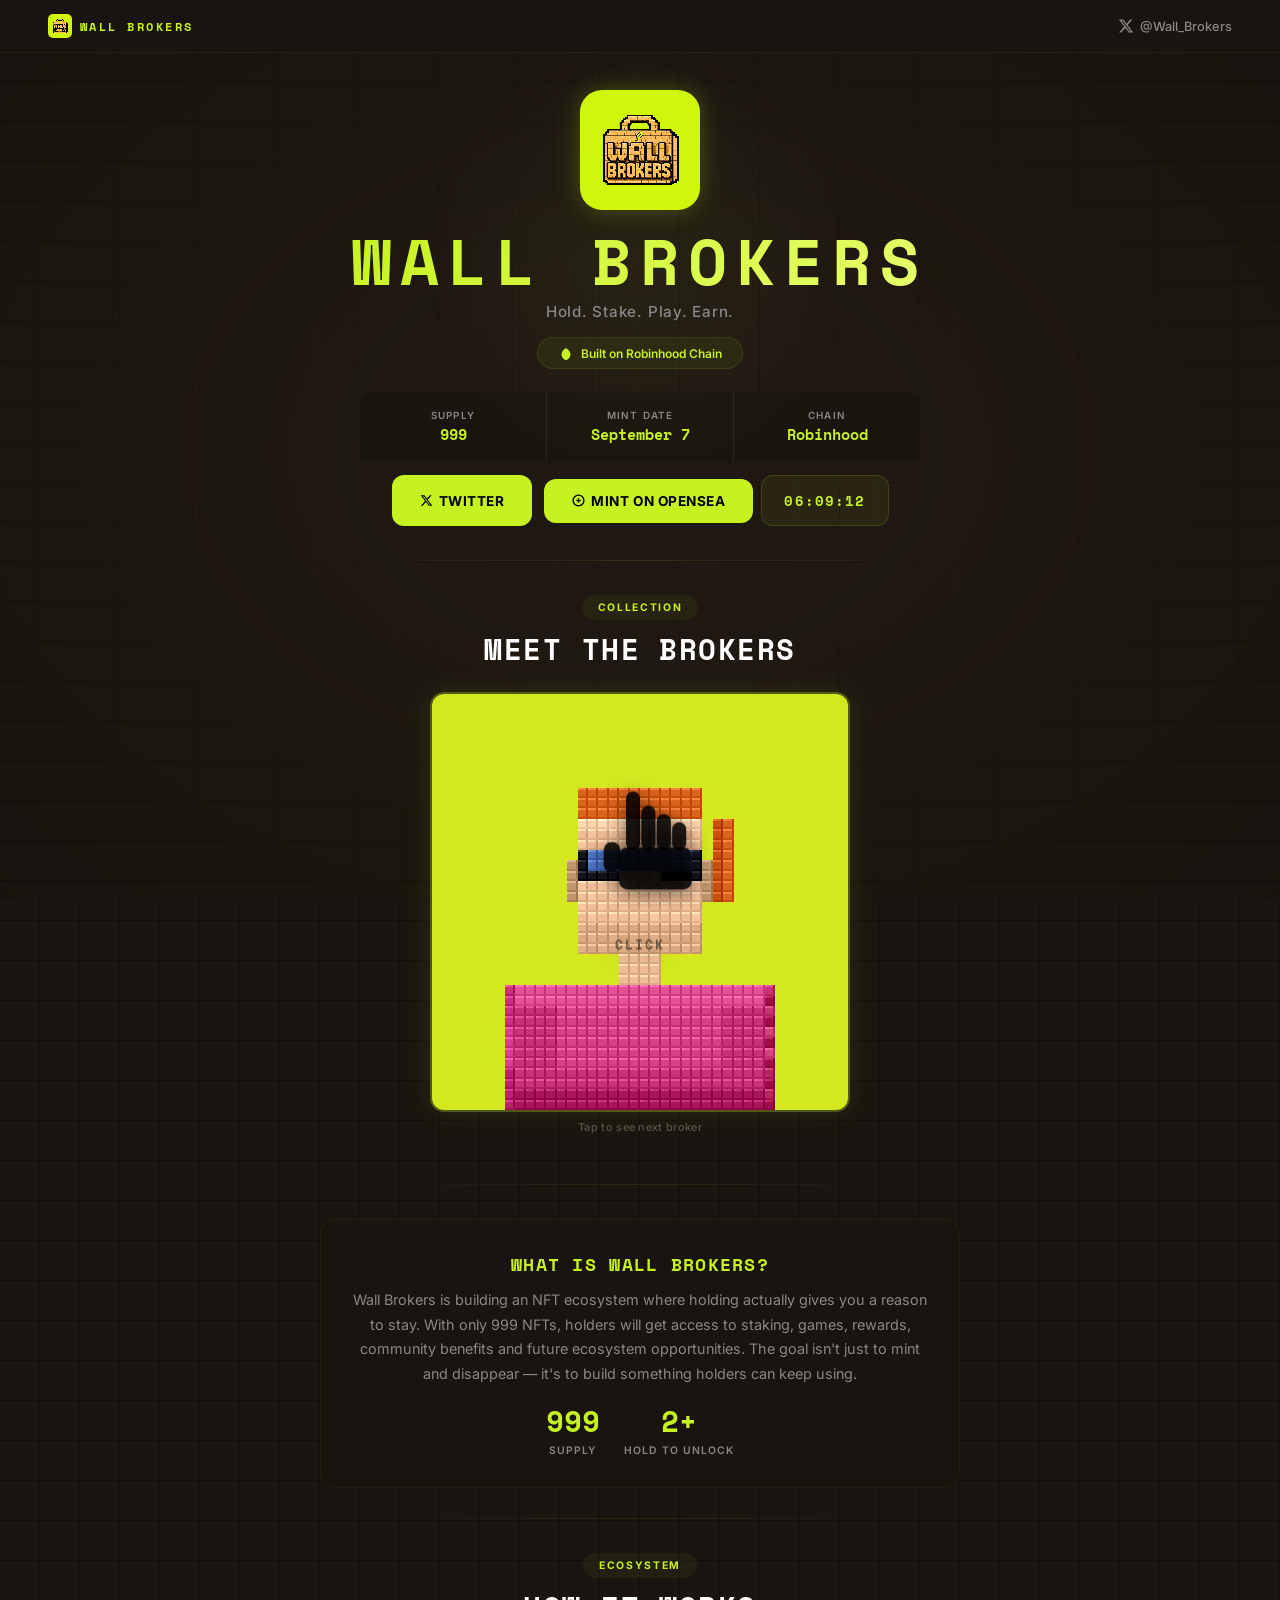
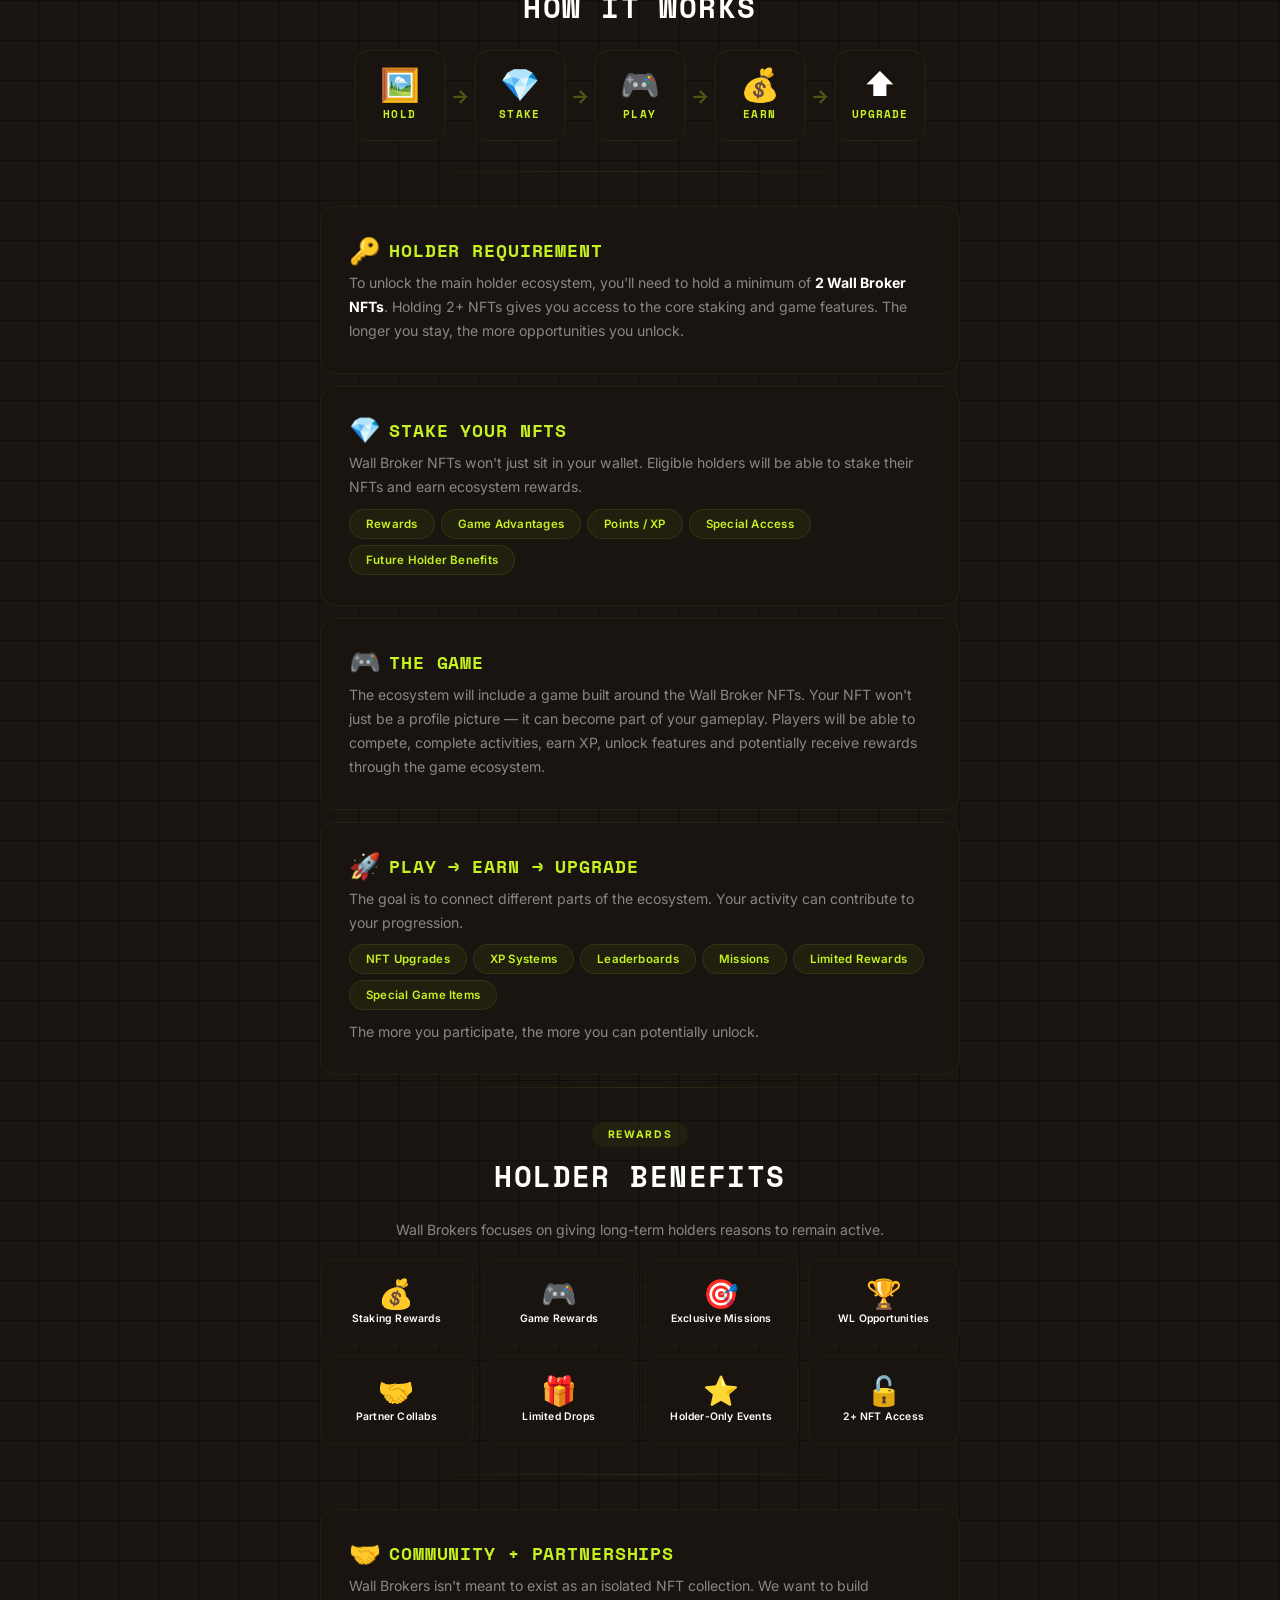
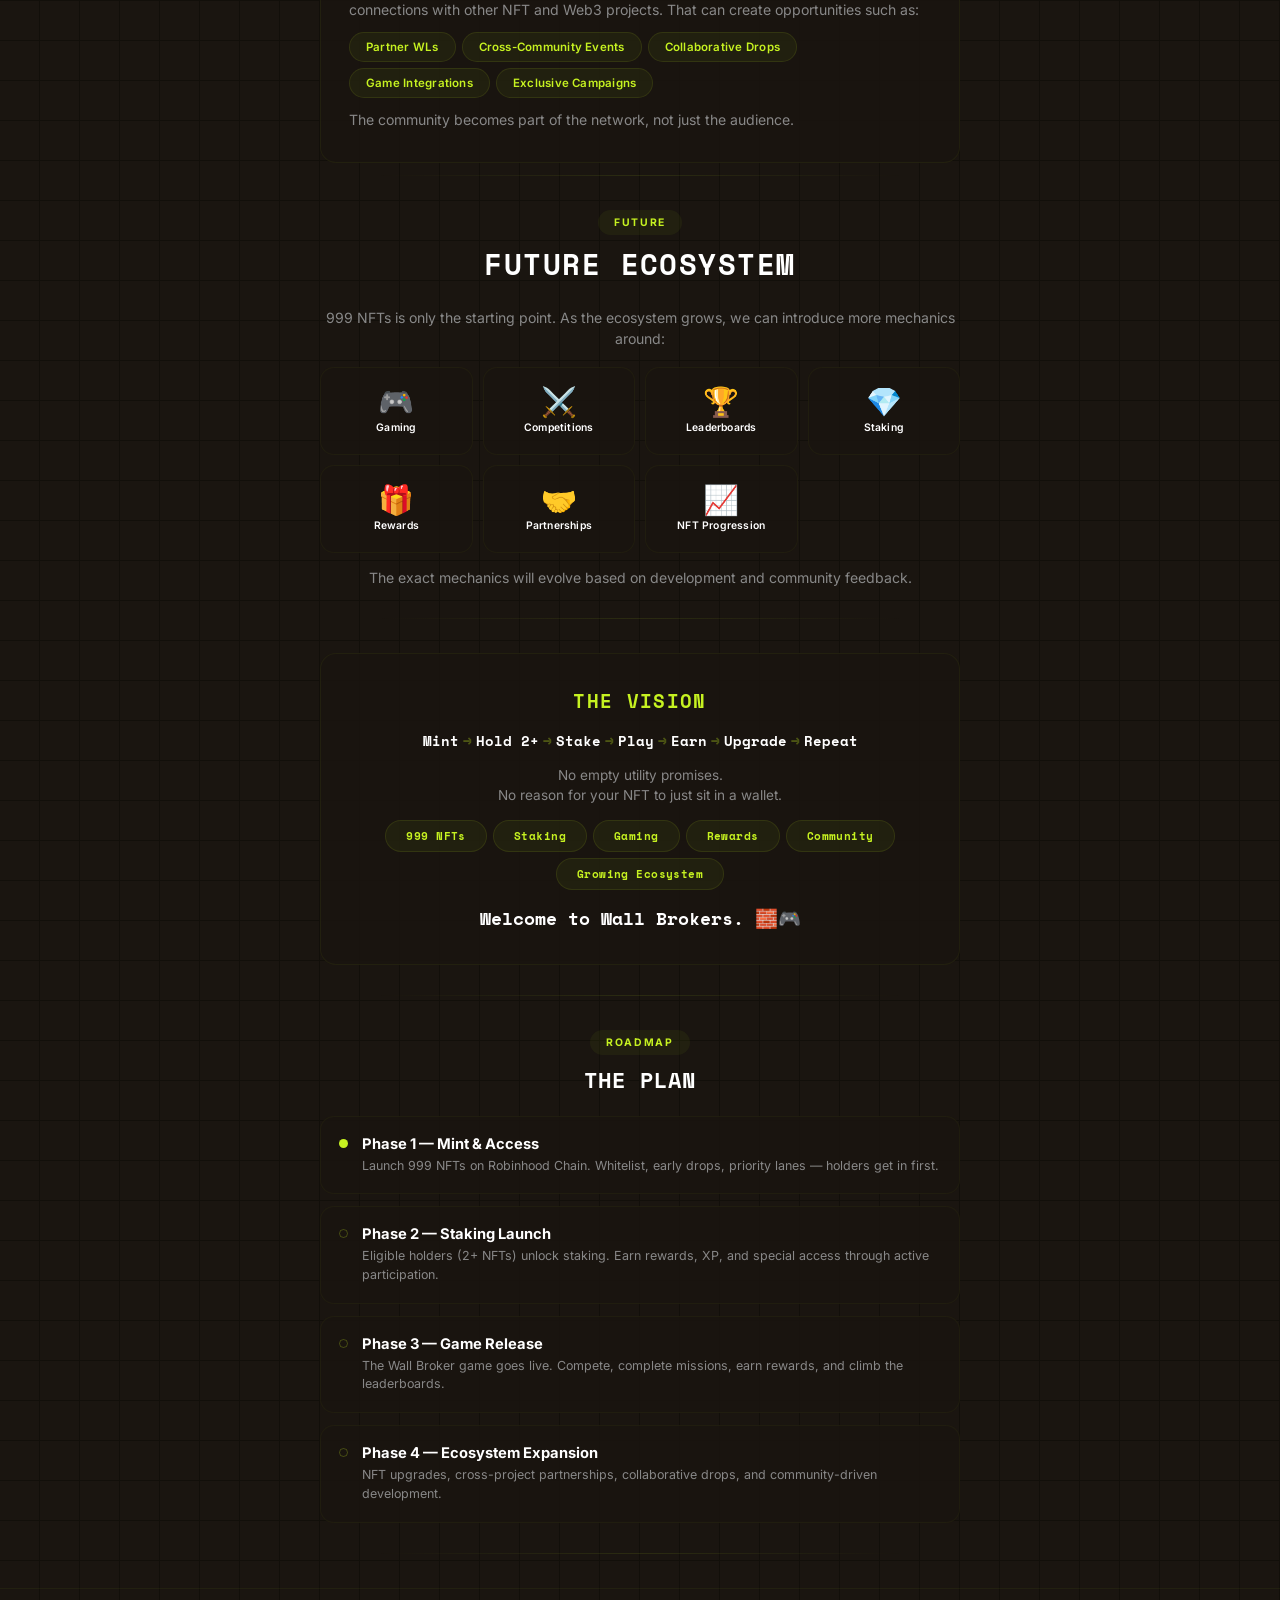
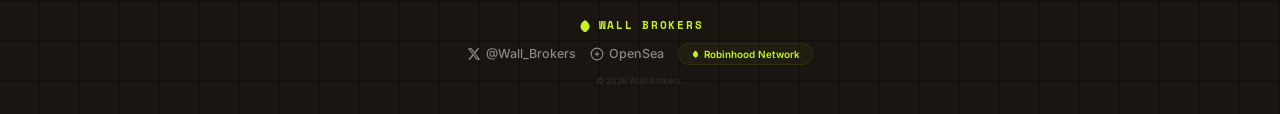
==== commit 81648a3f: "7th petal rain: 20 petals, faster speed, instant start" ====
--- a/index.html
+++ b/index.html
@@ -471,24 +471,25 @@
     go();setInterval(go,1000);
   })();
 
-  /* 7 Petal Rain — perfect balance: not too fast, not too many */
+  /* 7th Petal Rain — instant start, more petals, faster */
   (function(){
     var container = document.createElement('div');
     container.className = 'seven-rain';
     document.body.appendChild(container);
 
-    var sizes = [14, 18, 22, 26, 16, 20];
-    var delays = [0, 2.5, 5, 7.5, 10, 13, 16, 19, 22, 25];
-    var duration = [14, 16, 18, 15, 17, 19, 13, 20, 16, 14];
-    var lefts = [5, 12, 22, 35, 48, 58, 68, 78, 88, 94];
-
-    for (var i = 0; i < 10; i++) {
+    var text = '7th';
+    var sizes = [13, 16, 19, 22, 25, 14, 17, 20, 23, 26, 15, 18, 21, 24, 12, 16, 20, 24, 14, 18];
+    var lefts  = [3, 9, 15, 21, 27, 33, 39, 45, 51, 57, 63, 69, 75, 81, 87, 93, 6, 18, 55, 85];
+    var delays = [0, 0.4, 0.8, 1.2, 1.6, 2, 2.4, 2.8, 0.2, 0.6, 1, 1.4, 1.8, 2.2, 2.6, 0.1, 0.9, 1.7, 0.5, 2.5];
+    var durations = [7, 8, 6, 9, 7.5, 8.5, 6.5, 9.5, 7, 8, 6, 9, 7.5, 8.5, 6.5, 9, 7, 8, 6.5, 9.5];
+
+    for (var i = 0; i < 20; i++) {
       var petal = document.createElement('div');
       petal.className = 'seven-petal';
-      petal.textContent = '7';
+      petal.textContent = text;
       petal.style.left = lefts[i] + '%';
-      petal.style.fontSize = sizes[i % sizes.length] + 'px';
-      petal.style.animationDuration = duration[i] + 's';
+      petal.style.fontSize = sizes[i] + 'px';
+      petal.style.animationDuration = durations[i] + 's';
       petal.style.animationDelay = delays[i] + 's';
       container.appendChild(petal);
     }
--- a/css/styles.css
+++ b/css/styles.css
@@ -59,7 +59,7 @@
 
 #main-site { position: relative; z-index: 1; }
 
-/* ========== 7 PETAL RAIN ========== */
+/* ========== 7th PETAL RAIN ========== */
 .seven-rain {
   position: fixed;
   inset: 0;
@@ -70,7 +70,7 @@
 
 .seven-petal {
   position: absolute;
-  top: -60px;
+  top: -50px;
   font-family: 'Space Mono', monospace;
   font-weight: 700;
   color: var(--lime);
@@ -83,21 +83,21 @@
 @keyframes sevenFall {
   0% {
     opacity: 0;
-    transform: translateY(-60px) rotate(0deg) translateX(0px);
+    transform: translateY(-50px) rotate(0deg) translateX(0px);
   }
-  8% {
-    opacity: 0.18;
+  5% {
+    opacity: 0.25;
   }
   50% {
-    opacity: 0.12;
-    transform: translateY(50vh) rotate(25deg) translateX(30px);
+    opacity: 0.18;
+    transform: translateY(50vh) rotate(30deg) translateX(25px);
   }
-  90% {
-    opacity: 0.06;
+  85% {
+    opacity: 0.1;
   }
   100% {
     opacity: 0;
-    transform: translateY(105vh) rotate(50deg) translateX(-20px);
+    transform: translateY(105vh) rotate(60deg) translateX(-15px);
   }
 }
 
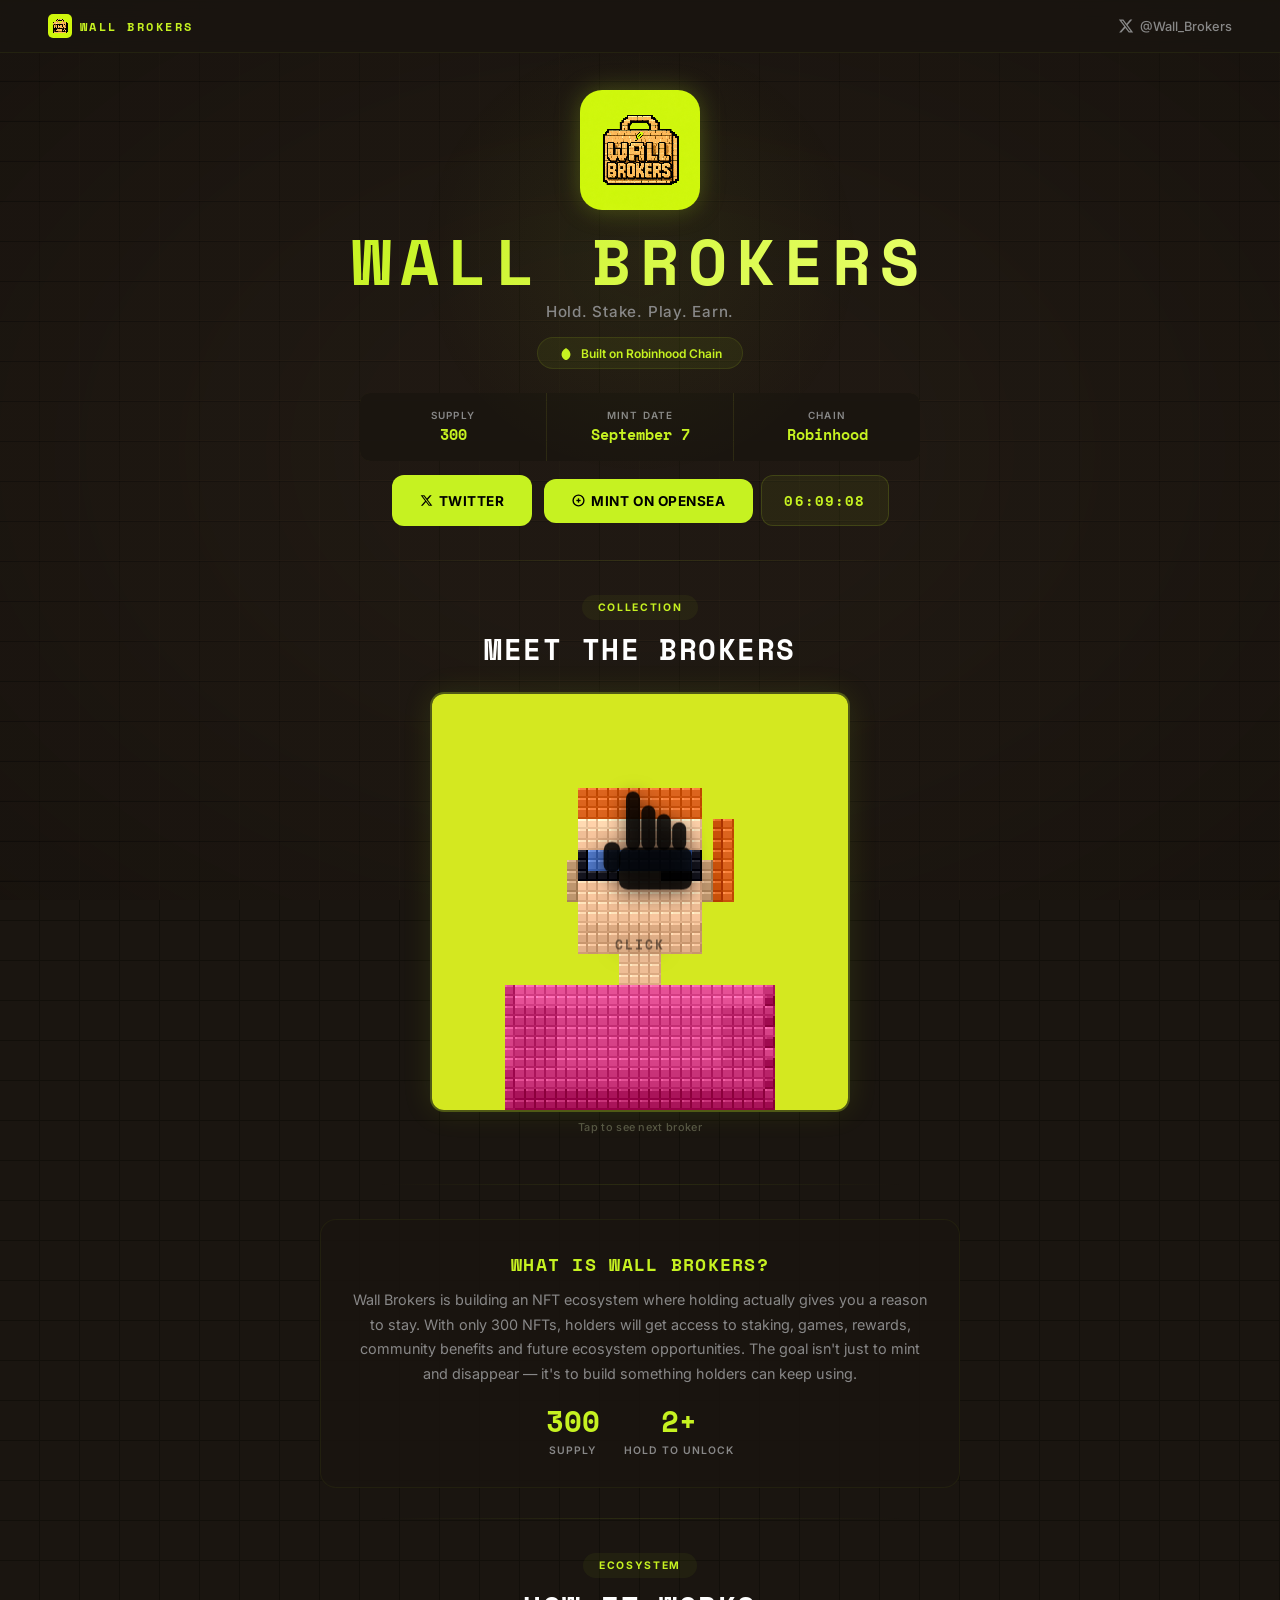
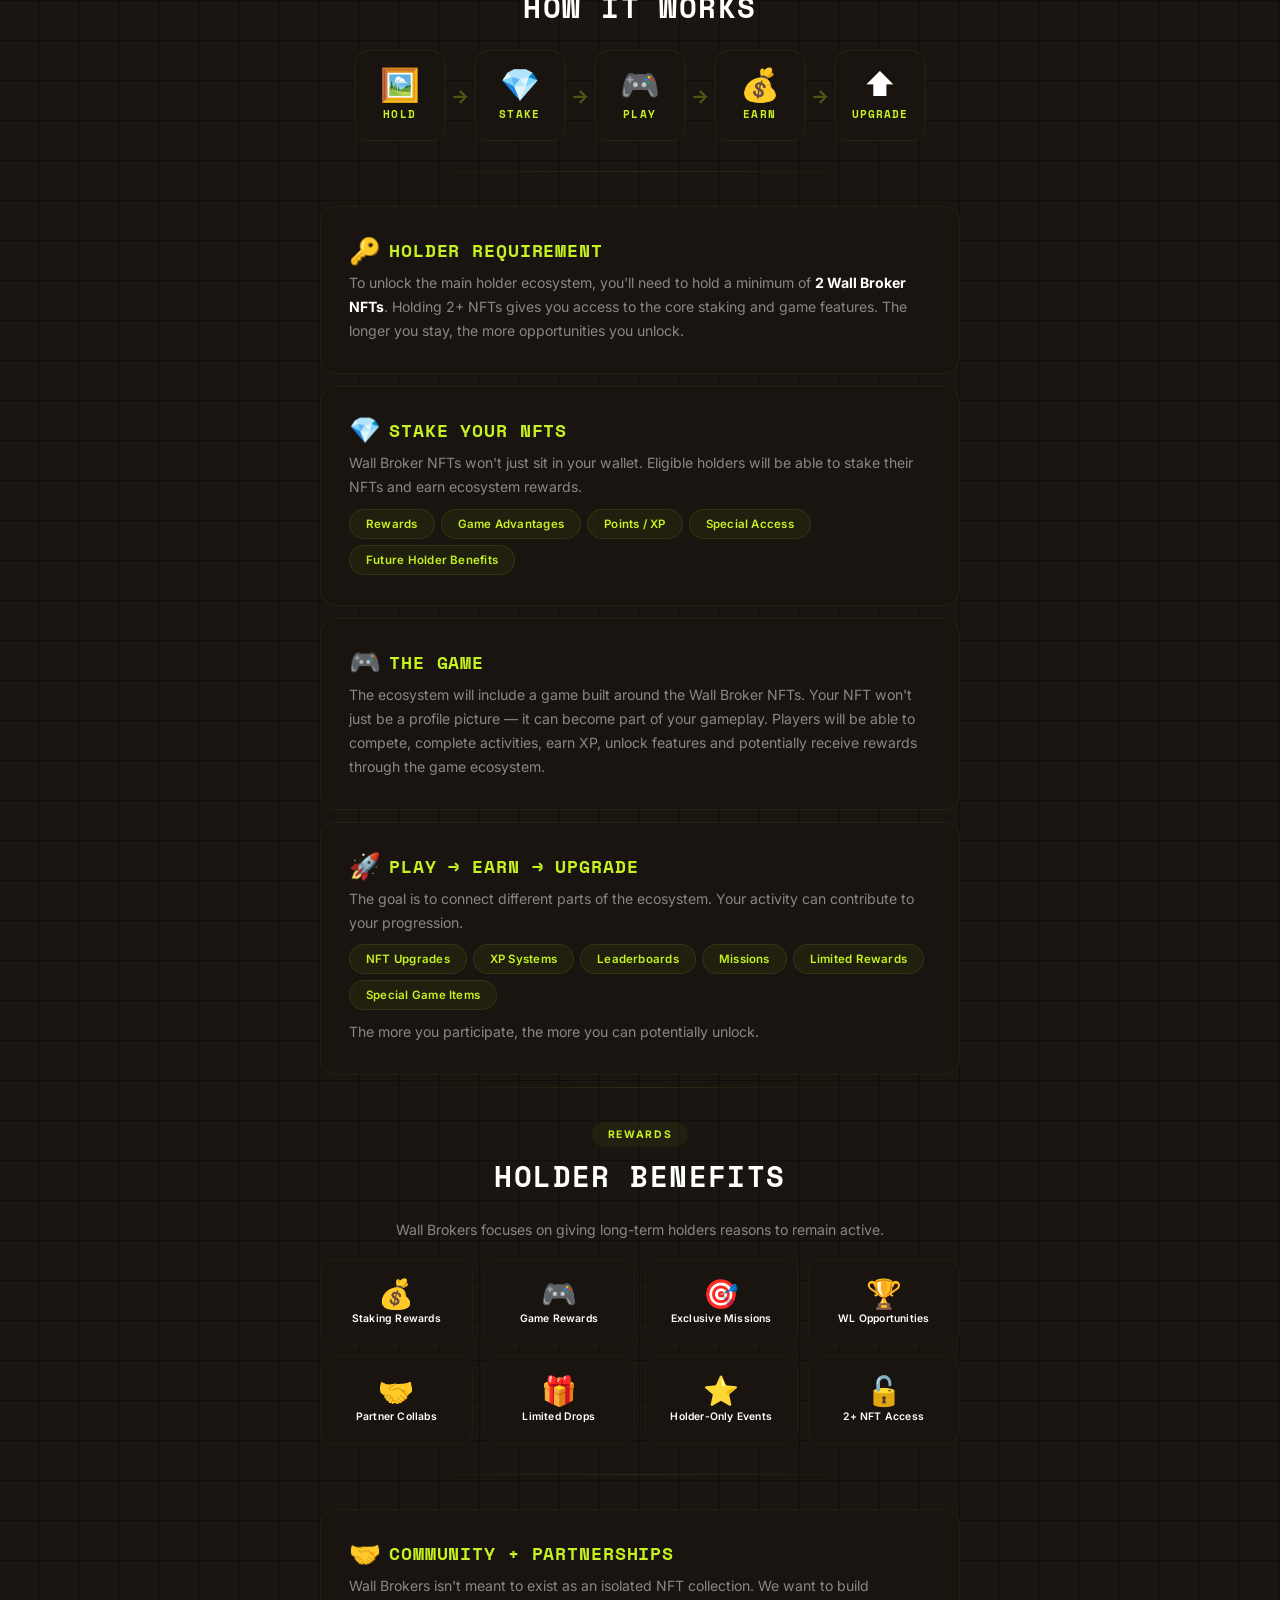
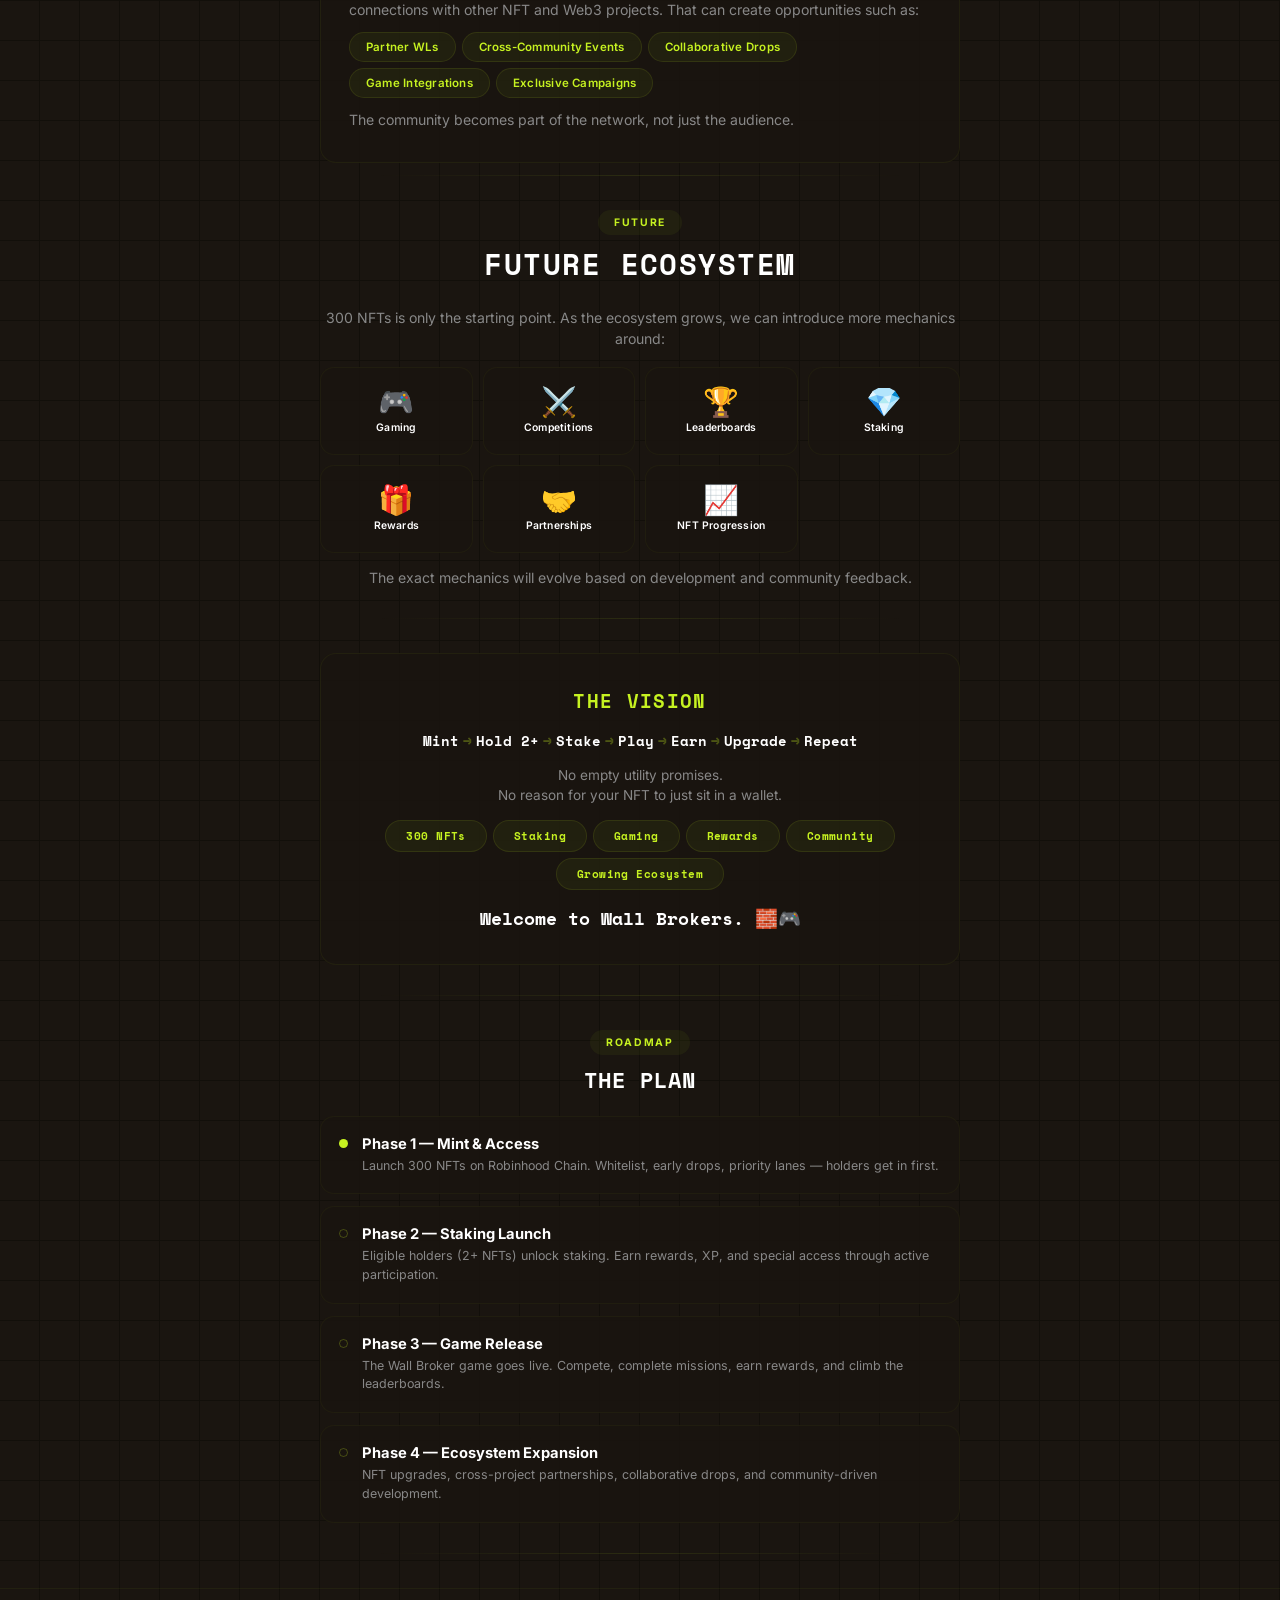
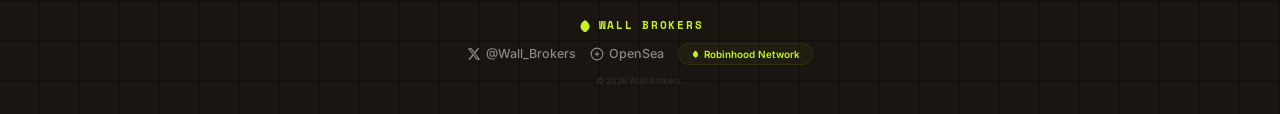
==== commit fb50c9d1: "Supply 999->300, remove 7th rain" ====
--- a/index.html
+++ b/index.html
@@ -4,7 +4,7 @@
   <meta charset="UTF-8">
   <meta name="viewport" content="width=device-width, initial-scale=1.0, maximum-scale=1.0, user-scalable=no">
   <title>Wall Brokers | Hold, Stake, Play, Earn</title>
-  <meta name="description" content="Wall Brokers - 999 NFTs. Stake, Game, Earn, Upgrade. A growing ecosystem on Robinhood Chain.">
+  <meta name="description" content="Wall Brokers - 300 NFTs. Stake, Game, Earn, Upgrade. A growing ecosystem on Robinhood Chain.">
   <link rel="stylesheet" href="css/styles.css?v=5">
   <link rel="icon" type="image/svg+xml" href="data:image/svg+xml,<svg xmlns='http://www.w3.org/2000/svg' viewBox='0 0 100 100'><text y='.9em' font-size='90'>🧱</text></svg>">
 </head>
@@ -63,7 +63,7 @@
     <!-- INFO BAND -->
     <div class="info-band">
       <div class="info-inner">
-        <div class="info-item"><div class="info-label">Supply</div><div class="info-val lime">999</div></div>
+        <div class="info-item"><div class="info-label">Supply</div><div class="info-val lime">300</div></div>
         <div class="info-item"><div class="info-label">Mint Date</div><div class="info-val lime">September 7</div></div>
         <div class="info-item"><div class="info-label">Chain</div><div class="info-val lime">Robinhood</div></div>
       </div>
@@ -118,10 +118,10 @@
       <div class="about-inner">
         <h3 class="about-title">What is Wall Brokers?</h3>
         <p class="about-text">
-          Wall Brokers is building an NFT ecosystem where holding actually gives you a reason to stay. With only 999 NFTs, holders will get access to staking, games, rewards, community benefits and future ecosystem opportunities. The goal isn't just to mint and disappear — it's to build something holders can keep using.
+          Wall Brokers is building an NFT ecosystem where holding actually gives you a reason to stay. With only 300 NFTs, holders will get access to staking, games, rewards, community benefits and future ecosystem opportunities. The goal isn't just to mint and disappear — it's to build something holders can keep using.
         </p>
         <div class="about-stats">
-          <div class="about-stat"><div class="about-stat-num">999</div><div class="about-stat-label">Supply</div></div>
+          <div class="about-stat"><div class="about-stat-num">300</div><div class="about-stat-label">Supply</div></div>
           <div class="about-stat"><div class="about-stat-num">2+</div><div class="about-stat-label">Hold to Unlock</div></div>
         </div>
       </div>
@@ -312,7 +312,7 @@
       <div class="future-inner">
         <div class="showcase-tag">Future</div>
         <h2 class="showcase-title">Future Ecosystem</h2>
-        <p class="future-desc">999 NFTs is only the starting point. As the ecosystem grows, we can introduce more mechanics around:</p>
+        <p class="future-desc">300 NFTs is only the starting point. As the ecosystem grows, we can introduce more mechanics around:</p>
         <div class="future-grid">
           <div class="future-card">
             <div class="future-emoji">🎮</div>
@@ -367,7 +367,7 @@
           <p>No reason for your NFT to just sit in a wallet.</p>
         </div>
         <div class="vision-tags">
-          <span>999 NFTs</span>
+          <span>300 NFTs</span>
           <span>Staking</span>
           <span>Gaming</span>
           <span>Rewards</span>
@@ -392,7 +392,7 @@
             <div class="roadmap-dot"></div>
             <div class="roadmap-content">
               <h4>Phase 1 — Mint & Access</h4>
-              <p>Launch 999 NFTs on Robinhood Chain. Whitelist, early drops, priority lanes — holders get in first.</p>
+              <p>Launch 300 NFTs on Robinhood Chain. Whitelist, early drops, priority lanes — holders get in first.</p>
             </div>
           </div>
           <div class="roadmap-item">
@@ -470,30 +470,6 @@
     }
     go();setInterval(go,1000);
   })();
-
-  /* 7th Petal Rain — instant start, more petals, faster */
-  (function(){
-    var container = document.createElement('div');
-    container.className = 'seven-rain';
-    document.body.appendChild(container);
-
-    var text = '7th';
-    var sizes = [13, 16, 19, 22, 25, 14, 17, 20, 23, 26, 15, 18, 21, 24, 12, 16, 20, 24, 14, 18];
-    var lefts  = [3, 9, 15, 21, 27, 33, 39, 45, 51, 57, 63, 69, 75, 81, 87, 93, 6, 18, 55, 85];
-    var delays = [0, 0.4, 0.8, 1.2, 1.6, 2, 2.4, 2.8, 0.2, 0.6, 1, 1.4, 1.8, 2.2, 2.6, 0.1, 0.9, 1.7, 0.5, 2.5];
-    var durations = [7, 8, 6, 9, 7.5, 8.5, 6.5, 9.5, 7, 8, 6, 9, 7.5, 8.5, 6.5, 9, 7, 8, 6.5, 9.5];
-
-    for (var i = 0; i < 20; i++) {
-      var petal = document.createElement('div');
-      petal.className = 'seven-petal';
-      petal.textContent = text;
-      petal.style.left = lefts[i] + '%';
-      petal.style.fontSize = sizes[i] + 'px';
-      petal.style.animationDuration = durations[i] + 's';
-      petal.style.animationDelay = delays[i] + 's';
-      container.appendChild(petal);
-    }
-  })();
   </script>
 </body>
 </html>
--- a/css/styles.css
+++ b/css/styles.css
@@ -58,48 +58,6 @@
 }
 
 #main-site { position: relative; z-index: 1; }
-
-/* ========== 7th PETAL RAIN ========== */
-.seven-rain {
-  position: fixed;
-  inset: 0;
-  z-index: 0;
-  pointer-events: none;
-  overflow: hidden;
-}
-
-.seven-petal {
-  position: absolute;
-  top: -50px;
-  font-family: 'Space Mono', monospace;
-  font-weight: 700;
-  color: var(--lime);
-  opacity: 0;
-  animation: sevenFall linear infinite;
-  pointer-events: none;
-  user-select: none;
-}
-
-@keyframes sevenFall {
-  0% {
-    opacity: 0;
-    transform: translateY(-50px) rotate(0deg) translateX(0px);
-  }
-  5% {
-    opacity: 0.25;
-  }
-  50% {
-    opacity: 0.18;
-    transform: translateY(50vh) rotate(30deg) translateX(25px);
-  }
-  85% {
-    opacity: 0.1;
-  }
-  100% {
-    opacity: 0;
-    transform: translateY(105vh) rotate(60deg) translateX(-15px);
-  }
-}
 
 /* ========== LOADING ========== */
 #loader {
